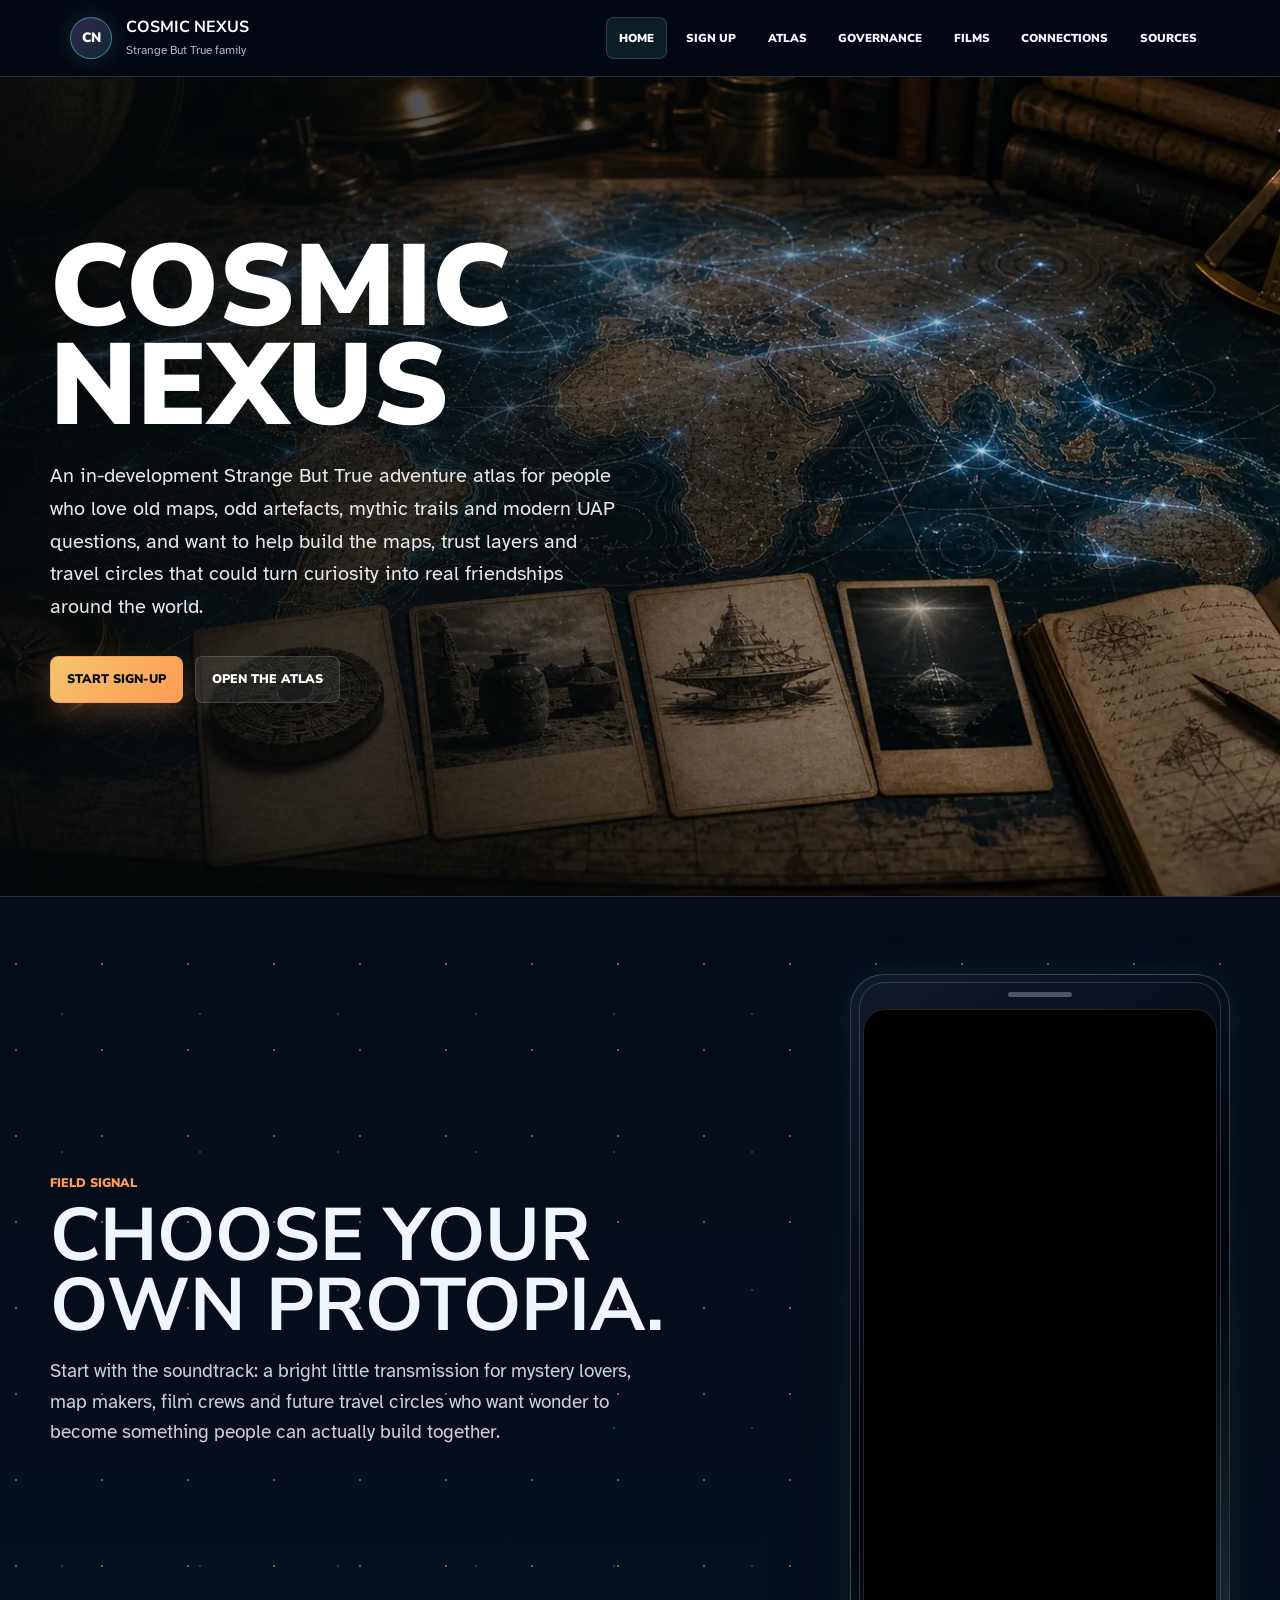
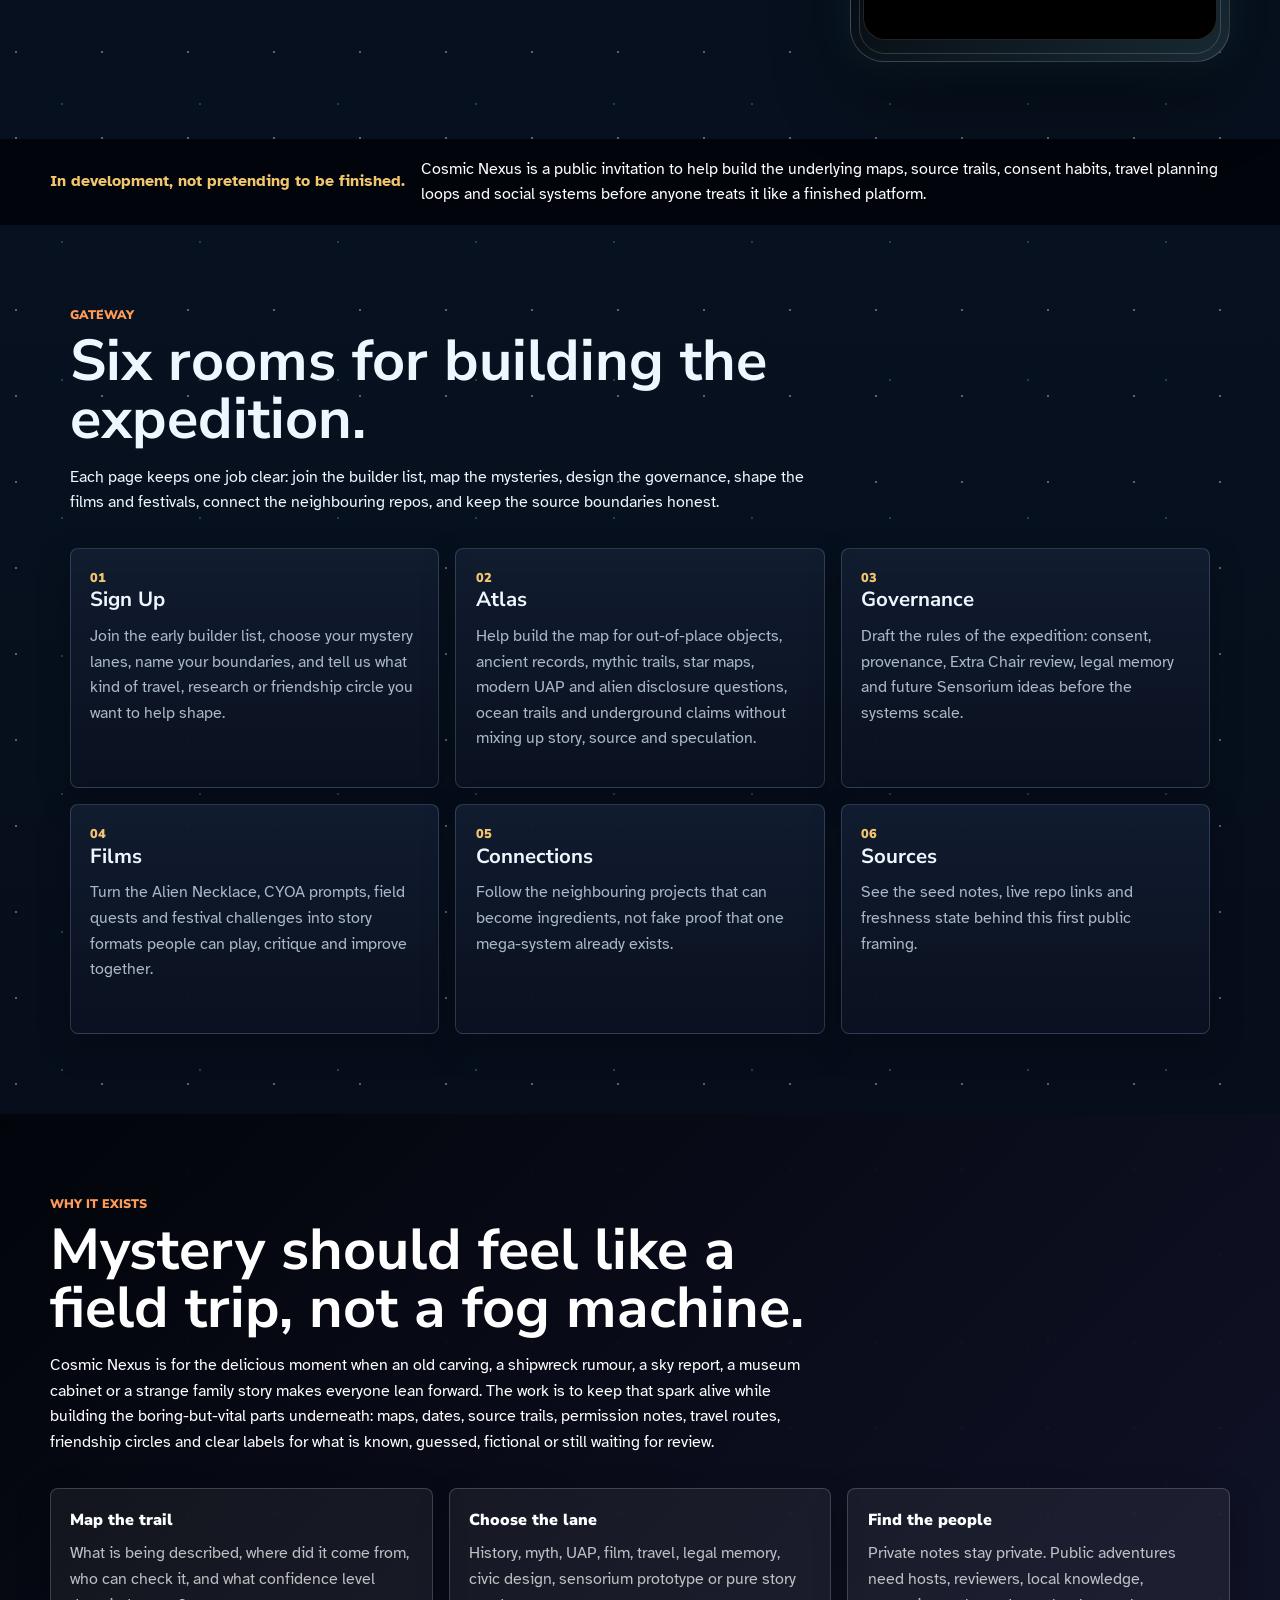
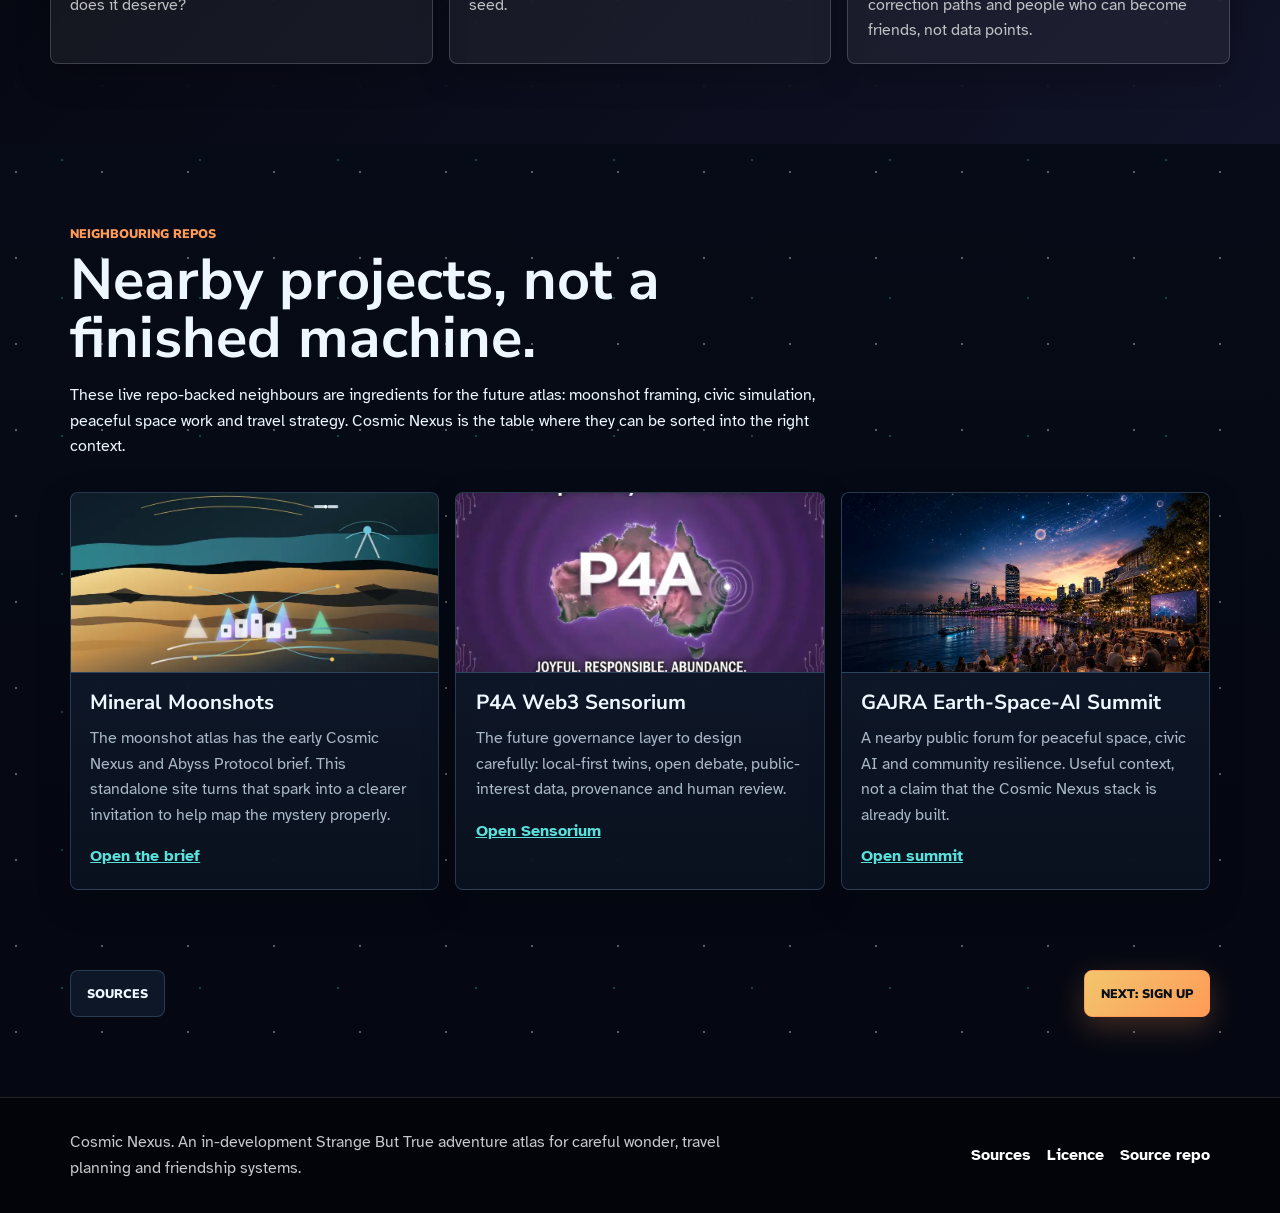
==== index.html @ d0e5fd4a "Add atlas travel song signal" ====
<!doctype html>
<html lang="en-AU">
  <head>
    <meta charset="utf-8">
    <meta name="viewport" content="width=device-width, initial-scale=1">
    <meta name="description" content="Cosmic Nexus is an in-development Strange But True adventure atlas inviting mystery lovers to help build maps, source trails, travel circles and friendship systems around the world.">
    <meta property="og:title" content="Cosmic Nexus">
    <meta property="og:description" content="An in-development mystery and travel atlas for people who want wonder, friendship and careful source trails in the same room.">
    <meta property="og:image" content="assets/cosmic-nexus-map-table.webp">
        <title>Cosmic Nexus | Strange But True</title>
    <link rel="preconnect" href="https://fonts.googleapis.com">
    <link rel="preconnect" href="https://fonts.gstatic.com" crossorigin>
    <link href="https://fonts.googleapis.com/css2?family=Atkinson+Hyperlegible:wght@400;700&family=Nunito+Sans:wght@700;800;900&display=swap" rel="stylesheet">
    <link rel="stylesheet" href="styles.css?v=20260612-atlas-signal">
    <link rel="icon" href="assets/favicon.svg" type="image/svg+xml">
  <link rel="shortcut icon" href="assets/favicon.ico" type="image/x-icon">
</head>
  <body data-page="home">
    <a class="skip-link" href="#main">Skip to content</a>
    <header class="site-header" data-site-header></header>

    <main id="main">
      <section class="hero hero-home" id="top" aria-labelledby="hero-title">
        <img class="hero-media" src="assets/cosmic-nexus-map-table.webp" alt="A historical world map table with glowing sensor paths, archival artefact cards, a compass and field notebook">
        <div class="hero-shade" aria-hidden="true"></div>
        <div class="hero-copy">
          <h1 id="hero-title">Cosmic Nexus</h1>
          <p class="hero-lede">
            An in-development Strange But True adventure atlas for people who love old maps, odd artefacts, mythic trails and modern UAP questions, and want to help build the maps, trust layers and travel circles that could turn curiosity into real friendships around the world.
          </p>
          <div class="hero-actions">
            <a class="button primary" href="onboarding.html#signup">Start sign-up</a>
            <a class="button secondary" href="atlas.html">Open the atlas</a>
          </div>
        </div>
      </section>

      <section class="song-feature" id="signal" aria-labelledby="home-song-title">
        <div class="song-feature-copy">
          <span class="section-label">Field signal</span>
          <h2 id="home-song-title">Choose your own protopia.</h2>
          <p>Start with the soundtrack: a bright little transmission for mystery lovers, map makers, film crews and future travel circles who want wonder to become something people can actually build together.</p>
        </div>
        <div class="phone-frame" aria-label="Phone-framed YouTube player for Choose Your Own Protopia">
          <div class="phone-speaker" aria-hidden="true"></div>
          <iframe class="phone-player" src="https://www.youtube-nocookie.com/embed/HAoAIwsbm5o?rel=0&amp;modestbranding=1&amp;playsinline=1" title="Choose Your Own Protopia by Luke Hayes 360 VR" loading="lazy" allow="accelerometer; autoplay; clipboard-write; encrypted-media; gyroscope; picture-in-picture; web-share" allowfullscreen></iframe>
        </div>
      </section>

      <section class="intro-band" aria-label="Public boundary">
        <strong>In development, not pretending to be finished.</strong>
        <span>Cosmic Nexus is a public invitation to help build the underlying maps, source trails, consent habits, travel planning loops and social systems before anyone treats it like a finished platform.</span>
      </section>

      <section class="section" aria-labelledby="gateway-title">
        <div class="section-heading">
          <span class="section-label">Gateway</span>
          <h2 id="gateway-title">Six rooms for building the expedition.</h2>
          <p>Each page keeps one job clear: join the builder list, map the mysteries, design the governance, shape the films and festivals, connect the neighbouring repos, and keep the source boundaries honest.</p>
        </div>
        <div class="door-grid">
          <a class="door-card" href="onboarding.html">
            <span>01</span>
            <h3>Sign Up</h3>
            <p>Join the early builder list, choose your mystery lanes, name your boundaries, and tell us what kind of travel, research or friendship circle you want to help shape.</p>
          </a>
          <a class="door-card" href="atlas.html">
            <span>02</span>
            <h3>Atlas</h3>
            <p>Help build the map for out-of-place objects, ancient records, mythic trails, star maps, modern UAP and alien disclosure questions, ocean trails and underground claims without mixing up story, source and speculation.</p>
          </a>
          <a class="door-card" href="governance.html">
            <span>03</span>
            <h3>Governance</h3>
            <p>Draft the rules of the expedition: consent, provenance, Extra Chair review, legal memory and future Sensorium ideas before the systems scale.</p>
          </a>
          <a class="door-card" href="films.html">
            <span>04</span>
            <h3>Films</h3>
            <p>Turn the Alien Necklace, CYOA prompts, field quests and festival challenges into story formats people can play, critique and improve together.</p>
          </a>
          <a class="door-card" href="connections.html">
            <span>05</span>
            <h3>Connections</h3>
            <p>Follow the neighbouring projects that can become ingredients, not fake proof that one mega-system already exists.</p>
          </a>
          <a class="door-card" href="sources.html">
            <span>06</span>
            <h3>Sources</h3>
            <p>See the seed notes, live repo links and freshness state behind this first public framing.</p>
          </a>
        </div>
      </section>

      <section class="section wide-band" aria-labelledby="why-title">
        <div class="wide-copy">
          <span class="section-label">Why it exists</span>
          <h2 id="why-title">Mystery should feel like a field trip, not a fog machine.</h2>
          <p>
            Cosmic Nexus is for the delicious moment when an old carving, a shipwreck rumour, a sky report, a museum cabinet or a strange family story makes everyone lean forward. The work is to keep that spark alive while building the boring-but-vital parts underneath: maps, dates, source trails, permission notes, travel routes, friendship circles and clear labels for what is known, guessed, fictional or still waiting for review.
          </p>
        </div>
        <div class="method-grid">
          <article>
            <strong>Map the trail</strong>
            <span>What is being described, where did it come from, who can check it, and what confidence level does it deserve?</span>
          </article>
          <article>
            <strong>Choose the lane</strong>
            <span>History, myth, UAP, film, travel, legal memory, civic design, sensorium prototype or pure story seed.</span>
          </article>
          <article>
            <strong>Find the people</strong>
            <span>Private notes stay private. Public adventures need hosts, reviewers, local knowledge, correction paths and people who can become friends, not data points.</span>
          </article>
        </div>
      </section>

      <section class="section" aria-labelledby="featured-title">
        <div class="section-heading">
          <span class="section-label">Neighbouring repos</span>
          <h2 id="featured-title">Nearby projects, not a finished machine.</h2>
          <p>These live repo-backed neighbours are ingredients for the future atlas: moonshot framing, civic simulation, peaceful space work and travel strategy. Cosmic Nexus is the table where they can be sorted into the right context.</p>
        </div>
        <div class="feature-grid compact">
          <article class="feature-card">
            <img src="assets/mineral-city-map.webp" alt="Mineral Moonshots map line artwork">
            <h3>Mineral Moonshots</h3>
            <p>The moonshot atlas has the early Cosmic Nexus and Abyss Protocol brief. This standalone site turns that spark into a clearer invitation to help map the mystery properly.</p>
            <a href="https://auraofintelligence.github.io/mineral-moonshots/briefs/cosmic-nexus.html" target="_blank" rel="noopener noreferrer">Open the brief</a>
          </article>
          <article class="feature-card">
            <img src="assets/p4a-map-card.webp" alt="P4A civic map card artwork">
            <h3>P4A Web3 Sensorium</h3>
            <p>The future governance layer to design carefully: local-first twins, open debate, public-interest data, provenance and human review.</p>
            <a href="https://auraofintelligence.github.io/p4a_xyz/pages/web3-sensorium.html" target="_blank" rel="noopener noreferrer">Open Sensorium</a>
          </article>
          <article class="feature-card">
            <img src="assets/brisbane-civic-space-hero.webp" alt="Brisbane civic space summit concept scene">
            <h3>GAJRA Earth-Space-AI Summit</h3>
            <p>A nearby public forum for peaceful space, civic AI and community resilience. Useful context, not a claim that the Cosmic Nexus stack is already built.</p>
            <a href="https://auraofintelligence.github.io/GAJRA_Earth-Space-AI_Summit/" target="_blank" rel="noopener noreferrer">Open summit</a>
          </article>
        </div>
      </section>

      <nav class="next-trail" aria-label="Next page">
        <a class="button secondary" href="sources.html">Sources</a>
        <a class="button primary" href="onboarding.html">Next: Sign Up</a>
      </nav>
    </main>

    <footer class="site-footer" data-site-footer></footer>
    <button class="to-top" type="button" data-to-top aria-label="Back to top">Top</button>
    <script src="script.js?v=20260612-atlas-signal"></script>
  </body>
</html>
---- styles.css ----
:root {
  --ink: #eef7ff;
  --ink-2: #d4e4f3;
  --paper: #050711;
  --white: #0d1728;
  --mist: #172438;
  --line: rgba(160, 210, 245, .2);
  --muted: #a9b8c8;
  --copper: #ff9a57;
  --teal: #5be1db;
  --gold: #f2c66d;
  --violet: #b277ff;
  --deep: #02040a;
  --star: #ffffff;
  --shadow: 0 24px 70px rgba(0, 0, 0, .42);
  --radius: 8px;
  color-scheme: dark;
}

* {
  box-sizing: border-box;
}

html {
  scroll-behavior: smooth;
}

body {
  margin: 0;
  font-family: "Atkinson Hyperlegible", Arial, sans-serif;
  color: var(--ink);
  background:
    radial-gradient(circle at 16px 18px, rgba(255, 255, 255, .34) 0 1px, transparent 1.5px) 0 0 / 86px 86px,
    radial-gradient(circle at 62px 48px, rgba(91, 225, 219, .24) 0 1px, transparent 1.6px) 0 0 / 138px 138px,
    linear-gradient(180deg, #040711 0%, #07111f 42%, #050711 100%);
  line-height: 1.6;
}

a {
  color: inherit;
}

img {
  display: block;
  max-width: 100%;
}

.skip-link {
  position: absolute;
  top: -100px;
  left: 1rem;
  z-index: 20;
  background: var(--white);
  color: var(--ink);
  padding: .75rem 1rem;
  border: 2px solid var(--teal);
}

.skip-link:focus {
  top: 1rem;
}

.site-header {
  position: sticky;
  top: 0;
  z-index: 10;
  background: rgba(4, 8, 18, .88);
  border-bottom: 1px solid var(--line);
  backdrop-filter: blur(16px);
}

.nav {
  min-height: 76px;
  display: flex;
  align-items: center;
  justify-content: space-between;
  gap: 1rem;
  max-width: 1180px;
  margin: 0 auto;
  padding: 0 1.25rem;
}

.brand {
  display: inline-flex;
  align-items: center;
  gap: .85rem;
  text-decoration: none;
  min-width: 230px;
}

.brand-mark {
  width: 42px;
  height: 42px;
  border: 1px solid rgba(91, 225, 219, .5);
  border-radius: 50%;
  display: grid;
  place-items: center;
  font-family: "Nunito Sans", Arial, sans-serif;
  font-weight: 900;
  font-size: .85rem;
  color: var(--star);
  background: linear-gradient(135deg, rgba(178, 119, 255, .28), rgba(91, 225, 219, .16));
  box-shadow: 0 0 24px rgba(91, 225, 219, .16);
}

.brand-text {
  display: grid;
  gap: .05rem;
}

.brand-text strong,
h1,
h2,
h3,
.section-label,
.nav-links a,
.button {
  font-family: "Nunito Sans", Arial, sans-serif;
}

.brand-text strong {
  text-transform: uppercase;
  font-size: 1rem;
  color: var(--star);
}

.brand-text span {
  color: var(--muted);
  font-size: .78rem;
}

.nav-links {
  display: flex;
  align-items: center;
  gap: .35rem;
  flex-wrap: wrap;
  justify-content: flex-end;
}

.nav-links a {
  text-decoration: none;
  text-transform: uppercase;
  font-size: .72rem;
  font-weight: 900;
  padding: .65rem .75rem;
  border: 1px solid transparent;
  border-radius: var(--radius);
}

.nav-links a:hover,
.nav-links a[aria-current="page"] {
  border-color: var(--line);
  background: rgba(91, 225, 219, .1);
  color: var(--star);
}

.nav-toggle {
  display: none;
  border: 1px solid var(--line);
  background: rgba(255, 255, 255, .08);
  color: var(--ink);
  border-radius: var(--radius);
  padding: .65rem .85rem;
  font-weight: 800;
}

.hero {
  position: relative;
  min-height: min(820px, calc(100vh - 76px));
  display: flex;
  align-items: center;
  overflow: hidden;
  border-bottom: 1px solid var(--line);
}

.hero-media {
  position: absolute;
  inset: 0;
  width: 100%;
  height: 100%;
  object-fit: cover;
}

.hero-shade {
  position: absolute;
  inset: 0;
  background: linear-gradient(90deg, rgba(4, 8, 10, .88) 0%, rgba(4, 8, 10, .66) 36%, rgba(4, 8, 10, .18) 74%, rgba(4, 8, 10, .08) 100%);
}

.hero-copy {
  position: relative;
  width: min(650px, calc(100% - 2rem));
  margin-left: max(1.25rem, calc((100vw - 1180px) / 2));
  color: var(--star);
  padding: 5rem 0 7rem;
}

.hero-copy h1 {
  font-size: clamp(3.8rem, 9vw, 9rem);
  line-height: .86;
  margin: 0 0 1.5rem;
  text-transform: uppercase;
  font-weight: 900;
}

.hero-lede {
  font-size: clamp(1.05rem, 2vw, 1.28rem);
  max-width: 570px;
  margin: 0 0 2rem;
  color: rgba(255, 255, 255, .9);
}

.hero-actions,
.form-actions {
  display: flex;
  flex-wrap: wrap;
  gap: .75rem;
}

.button {
  display: inline-flex;
  align-items: center;
  justify-content: center;
  min-height: 46px;
  padding: .78rem 1rem;
  border-radius: var(--radius);
  border: 1px solid currentColor;
  text-decoration: none;
  font-weight: 900;
  text-transform: uppercase;
  font-size: .78rem;
  cursor: pointer;
}

.button.primary {
  color: #061016;
  background: linear-gradient(135deg, var(--gold), var(--copper));
  border-color: var(--copper);
  box-shadow: 0 10px 30px rgba(255, 154, 87, .24);
}

.button.secondary {
  color: inherit;
  background: rgba(255, 255, 255, .08);
  border-color: var(--line);
}

.intro-band {
  display: flex;
  gap: 1rem;
  align-items: center;
  padding: 1.1rem max(1.25rem, calc((100vw - 1180px) / 2));
  background: rgba(2, 4, 10, .96);
  color: var(--star);
}

.intro-band strong {
  color: var(--gold);
  white-space: nowrap;
}

.song-feature {
  display: grid;
  grid-template-columns: minmax(0, 1fr) minmax(260px, 380px);
  gap: clamp(2rem, 6vw, 5rem);
  align-items: center;
  width: min(1180px, calc(100% - 2.5rem));
  margin: 0 auto;
  padding: clamp(3rem, 6vw, 5.5rem) 0;
}

.song-feature-copy {
  max-width: 660px;
}

.song-feature-copy h2 {
  margin: 0 0 1rem;
  font-size: clamp(2.4rem, 5.8vw, 5.8rem);
  line-height: .94;
  text-transform: uppercase;
}

.song-feature-copy p {
  max-width: 610px;
  color: rgba(238, 247, 255, .84);
  font-size: clamp(1.02rem, 1.5vw, 1.18rem);
}

.signup-song-feature {
  padding-top: clamp(2.4rem, 5vw, 4.4rem);
}

.phone-frame {
  position: relative;
  width: min(100%, 380px);
  margin: 0 auto;
  padding: 1.05rem .72rem 1.3rem;
  border: 1px solid rgba(255, 255, 255, .18);
  border-radius: 34px;
  background:
    linear-gradient(145deg, #111a2d, #02040a 56%, #182a34),
    #050607;
  box-shadow:
    0 34px 74px rgba(0, 0, 0, .38),
    0 0 44px rgba(91, 225, 219, .12);
}

.phone-frame::after {
  content: "";
  position: absolute;
  inset: .48rem;
  pointer-events: none;
  border: 1px solid rgba(255, 255, 255, .16);
  border-radius: 26px;
}

.phone-speaker {
  width: 64px;
  height: 5px;
  margin: 0 auto .8rem;
  border-radius: 999px;
  background: rgba(255, 255, 255, .28);
}

.phone-player {
  position: relative;
  z-index: 1;
  display: block;
  width: 100%;
  aspect-ratio: 9 / 16;
  border: 1px solid rgba(255, 255, 255, .14);
  border-radius: 22px;
  background: #000;
}

.section {
  max-width: 1180px;
  margin: 0 auto;
  padding: 5rem 1.25rem;
}

.section-heading {
  max-width: 760px;
  margin-bottom: 2rem;
}

.section-label {
  display: block;
  color: var(--copper);
  text-transform: uppercase;
  font-weight: 900;
  font-size: .78rem;
  margin-bottom: .5rem;
}

h1,
h2,
h3,
p,
strong,
span,
a {
  overflow-wrap: anywhere;
}

h1 {
  overflow-wrap: normal;
  word-break: normal;
}

h2 {
  font-size: clamp(2rem, 4.5vw, 4.1rem);
  line-height: 1;
  margin: 0 0 1rem;
}

h3 {
  font-size: 1.28rem;
  line-height: 1.15;
  margin: 0 0 .75rem;
}

p {
  margin: 0 0 1rem;
}

.door-grid,
.feature-grid,
.role-grid,
.method-grid,
.connection-grid,
.table-like,
.source-list {
  display: grid;
  gap: 1rem;
}

.door-grid {
  grid-template-columns: repeat(3, minmax(0, 1fr));
}

.door-card,
.feature-card,
.connection-card,
.role-grid article,
.method-grid article,
.table-like article,
.source-list article,
.rule-stack article {
  border: 1px solid var(--line);
  background: linear-gradient(180deg, rgba(18, 29, 49, .94), rgba(10, 17, 31, .96));
  border-radius: var(--radius);
  padding: 1.2rem;
  box-shadow: 0 12px 34px rgba(0, 0, 0, .22);
}

.door-card {
  min-height: 230px;
  text-decoration: none;
  display: flex;
  flex-direction: column;
}

.door-card span,
.table-like span {
  color: var(--gold);
  font-family: "Nunito Sans", Arial, sans-serif;
  font-weight: 900;
  text-transform: uppercase;
  font-size: .8rem;
}

.door-card p,
.feature-card p,
.connection-card p,
.role-grid span,
.method-grid span,
.rule-stack span,
.source-list span {
  color: var(--muted);
}

.door-card:hover,
.connection-card:hover,
.feature-card:hover {
  transform: translateY(-3px);
  box-shadow: var(--shadow);
}

.wide-band {
  max-width: none;
  background:
    linear-gradient(135deg, rgba(2, 4, 10, .96), rgba(18, 20, 42, .88));
  color: var(--star);
  padding-left: max(1.25rem, calc((100vw - 1180px) / 2));
  padding-right: max(1.25rem, calc((100vw - 1180px) / 2));
}

.wide-copy {
  max-width: 760px;
  margin-bottom: 2rem;
}

.wide-band .method-grid article {
  background: rgba(255, 255, 255, .06);
  border-color: rgba(255, 255, 255, .18);
  color: var(--star);
}

.wide-band .method-grid span {
  color: rgba(255, 255, 255, .72);
}

.method-grid {
  grid-template-columns: repeat(3, minmax(0, 1fr));
}

.feature-grid.compact {
  grid-template-columns: repeat(3, minmax(0, 1fr));
}

.feature-card {
  overflow: hidden;
  padding: 0;
}

.feature-card img {
  width: 100%;
  height: 180px;
  object-fit: cover;
  background: var(--mist);
  border-bottom: 1px solid var(--line);
  filter: saturate(1.04) contrast(1.04);
}

.feature-card h3,
.feature-card p,
.feature-card a {
  margin-left: 1.2rem;
  margin-right: 1.2rem;
}

.feature-card h3 {
  margin-top: 1.1rem;
}

.feature-card a,
.connection-card a {
  display: inline-flex;
  color: var(--teal);
  font-weight: 700;
  margin-bottom: 1.2rem;
}

.card-links {
  display: flex;
  flex-wrap: wrap;
  gap: .55rem .85rem;
  align-items: center;
  margin-top: .9rem;
}

.card-links a {
  display: inline-flex;
  align-items: center;
  color: var(--teal);
  font-weight: 800;
  font-size: .88rem;
  text-decoration: none;
  border-bottom: 1px solid rgba(91, 225, 219, .35);
  overflow-wrap: normal;
}

.card-links a:hover {
  color: var(--star);
  border-bottom-color: var(--star);
}

.connection-card .card-links a,
.feature-card .card-links a {
  margin-bottom: 0;
}

.next-trail {
  max-width: 1180px;
  margin: 0 auto;
  padding: 0 1.25rem 5rem;
  display: flex;
  justify-content: space-between;
  gap: 1rem;
}

.next-trail .button.secondary {
  background: var(--white);
  color: var(--ink);
}

.page-hero {
  position: relative;
  overflow: hidden;
  display: grid;
  grid-template-columns: minmax(0, 1fr) minmax(320px, 470px);
  gap: 2rem;
  align-items: center;
  min-height: 410px;
  padding: 4rem max(1.25rem, calc((100vw - 1180px) / 2));
  background:
    linear-gradient(135deg, rgba(2, 4, 10, .98), rgba(11, 20, 35, .92));
  color: var(--star);
  border-bottom: 1px solid var(--line);
}

.page-hero h1 {
  font-size: clamp(3rem, 7vw, 7rem);
  line-height: .9;
  text-transform: uppercase;
  margin: 0 0 1rem;
}

.page-hero p {
  max-width: 700px;
  font-size: 1.16rem;
  color: rgba(255, 255, 255, .82);
}

.page-hero img {
  width: 100%;
  aspect-ratio: 4 / 3;
  object-fit: cover;
  border-radius: var(--radius);
  border: 1px solid rgba(255, 255, 255, .18);
}

.signup-hero {
  min-height: min(660px, calc(100vh - 76px));
  background:
    linear-gradient(90deg, rgba(2, 4, 10, .94) 0%, rgba(2, 4, 10, .76) 44%, rgba(2, 4, 10, .3) 100%),
    url("assets/cosmic-nexus-map-table.webp") center / cover no-repeat;
}

.signup-hero::before {
  content: "";
  position: absolute;
  inset: 0;
  background:
    linear-gradient(120deg, rgba(91, 225, 219, .08), transparent 36%),
    linear-gradient(180deg, rgba(255, 255, 255, .03), rgba(2, 4, 10, .28));
  pointer-events: none;
}

.signup-hero-copy,
.sbt-cosmic-lockup {
  position: relative;
  z-index: 1;
}

.sbt-cosmic-lockup {
  min-height: 320px;
  display: grid;
  place-items: center;
  border-radius: var(--radius);
  overflow: visible;
}

.sbt-cutout {
  width: min(112%, 680px);
  height: auto;
  display: block;
  opacity: .96;
  filter: saturate(1.2) drop-shadow(0 0 24px rgba(178, 119, 255, .34));
  transform: scale(1.05);
}

.role-grid {
  grid-template-columns: repeat(3, minmax(0, 1fr));
}

.role-grid article {
  min-height: 170px;
}

.role-grid strong,
.method-grid strong,
.rule-stack strong,
.source-list strong {
  display: block;
  margin-bottom: .5rem;
  font-family: "Nunito Sans", Arial, sans-serif;
  font-weight: 900;
}

.split-section {
  display: grid;
  grid-template-columns: minmax(0, 1fr) minmax(300px, 430px);
  gap: 2rem;
  align-items: start;
}

.rule-stack {
  display: grid;
  gap: .8rem;
}

.form-section {
  display: grid;
  grid-template-columns: minmax(260px, 430px) minmax(0, 1fr);
  gap: 2rem;
  align-items: start;
}

.note-form,
.signup-form {
  background: linear-gradient(180deg, rgba(16, 27, 46, .98), rgba(10, 16, 29, .98));
  border: 1px solid var(--line);
  border-radius: var(--radius);
  padding: 1.2rem;
  display: grid;
  gap: 1rem;
  box-shadow: var(--shadow);
}

.signup-section {
  display: grid;
  grid-template-columns: minmax(260px, 340px) minmax(0, 1fr);
  gap: 2rem;
  align-items: start;
  scroll-margin-top: 96px;
}

.signup-form fieldset {
  border: 1px solid var(--line);
  border-radius: var(--radius);
  padding: 1rem;
  display: grid;
  gap: 1rem;
  margin: 0;
}

.signup-form legend {
  padding: 0 .35rem;
  font-family: "Nunito Sans", Arial, sans-serif;
  font-weight: 900;
  text-transform: uppercase;
  font-size: .8rem;
  color: var(--gold);
}

.note-form label,
.signup-form label {
  display: grid;
  gap: .35rem;
  color: var(--ink-2);
  font-weight: 700;
}

.form-row {
  display: grid;
  grid-template-columns: repeat(2, minmax(0, 1fr));
  gap: 1rem;
}

.checkbox-grid {
  display: grid;
  grid-template-columns: repeat(2, minmax(0, 1fr));
  gap: .75rem;
}

.checkbox-grid label,
.consent-check {
  display: flex;
  align-items: flex-start;
  gap: .6rem;
  background: rgba(255, 255, 255, .035);
  border: 1px solid var(--line);
  border-radius: var(--radius);
  padding: .75rem;
  font-weight: 700;
}

.checkbox-grid input,
.consent-check input {
  width: auto;
  margin-top: .25rem;
  flex: 0 0 auto;
}

.honeypot {
  position: absolute;
  left: -10000px;
  width: 1px;
  height: 1px;
  opacity: 0;
}

.form-status {
  margin: 0;
  color: var(--teal);
  font-weight: 700;
}

input,
select,
textarea {
  width: 100%;
  border: 1px solid var(--line);
  border-radius: var(--radius);
  padding: .8rem;
  font: inherit;
  color: var(--ink);
  background: rgba(2, 4, 10, .68);
}

input::placeholder,
textarea::placeholder {
  color: rgba(169, 184, 200, .75);
}

textarea {
  resize: vertical;
}

.table-like {
  grid-template-columns: repeat(2, minmax(0, 1fr));
}

.connection-grid {
  grid-template-columns: repeat(4, minmax(0, 1fr));
}

.connection-card {
  padding: 0;
  overflow: hidden;
}

.connection-card img {
  width: 100%;
  height: 145px;
  object-fit: cover;
  background: var(--mist);
  border-bottom: 1px solid var(--line);
}

.connection-card h3,
.connection-card p,
.connection-card div {
  margin-left: 1rem;
  margin-right: 1rem;
}

.connection-card h3 {
  margin-top: 1rem;
}

.connection-card div {
  display: flex;
  flex-wrap: wrap;
  gap: .8rem;
  margin-bottom: 1rem;
}

.source-list {
  grid-template-columns: repeat(2, minmax(0, 1fr));
}

.licence-stack {
  display: grid;
  gap: 1rem;
}

.licence-stack article {
  border: 1px solid var(--line);
  background: linear-gradient(180deg, rgba(18, 29, 49, .94), rgba(10, 17, 31, .96));
  border-radius: var(--radius);
  padding: 1.2rem;
  box-shadow: 0 12px 34px rgba(0, 0, 0, .22);
}

.licence-stack h3 {
  color: var(--gold);
}

.site-footer {
  background: var(--deep);
  color: rgba(255, 255, 255, .78);
  border-top: 1px solid rgba(255, 255, 255, .12);
}

.footer-inner {
  max-width: 1180px;
  margin: 0 auto;
  padding: 2rem 1.25rem;
  display: grid;
  grid-template-columns: minmax(0, 1fr) auto;
  gap: 2rem;
  align-items: center;
}

.footer-inner p {
  max-width: 680px;
  margin: 0;
}

.footer-links {
  display: flex;
  flex-wrap: wrap;
  justify-content: flex-end;
  gap: 1rem;
}

.footer-links a {
  color: var(--star);
  text-decoration: none;
  font-weight: 700;
  white-space: nowrap;
}

.to-top {
  position: fixed;
  right: 1rem;
  bottom: 1rem;
  z-index: 11;
  border: 1px solid rgba(242, 198, 109, .46);
  background: rgba(242, 198, 109, .92);
  color: #061016;
  border-radius: var(--radius);
  padding: .7rem .9rem;
  font-weight: 900;
  opacity: 0;
  pointer-events: none;
  transition: opacity .2s ease;
  box-shadow: var(--shadow);
}

.to-top.visible {
  opacity: 1;
  pointer-events: auto;
}

@media (max-width: 900px) {
  .nav {
    align-items: flex-start;
    padding-top: .9rem;
    padding-bottom: .9rem;
  }

  .nav-toggle {
    display: inline-flex;
  }

  .nav-links {
    position: absolute;
    top: 76px;
    left: 0;
    right: 0;
    background: rgba(4, 8, 18, .98);
    border-bottom: 1px solid var(--line);
    padding: 1rem;
    display: none;
    justify-content: flex-start;
  }

  .nav-links.open {
    display: flex;
  }

  .hero {
    min-height: 720px;
  }

  .hero-shade {
    background: linear-gradient(180deg, rgba(4, 8, 10, .86) 0%, rgba(4, 8, 10, .72) 54%, rgba(4, 8, 10, .28) 100%);
  }

  .hero-copy {
    margin: 0 auto;
    padding: 4rem 1rem 6rem;
  }

  .intro-band {
    align-items: flex-start;
    flex-direction: column;
  }

  .song-feature {
    grid-template-columns: 1fr;
    gap: 2rem;
  }

  .song-feature-copy {
    max-width: none;
  }

  .footer-inner {
    align-items: flex-start;
    grid-template-columns: 1fr;
    gap: 1rem;
  }

  .footer-links {
    justify-content: flex-start;
  }

  .door-grid,
  .feature-grid.compact,
  .role-grid,
  .method-grid,
  .connection-grid,
  .source-list,
  .table-like,
  .page-hero,
  .split-section,
  .form-section,
  .signup-section,
  .form-row,
  .checkbox-grid {
    grid-template-columns: 1fr;
  }

  .page-hero {
    min-height: 0;
  }

  .signup-hero {
    min-height: 760px;
    background:
      linear-gradient(180deg, rgba(2, 4, 10, .94) 0%, rgba(2, 4, 10, .76) 58%, rgba(2, 4, 10, .38) 100%),
      url("assets/cosmic-nexus-map-table.webp") center / cover no-repeat;
  }

  .sbt-cosmic-lockup {
    min-height: 260px;
  }
}

@media (max-width: 560px) {
  .brand {
    min-width: 0;
  }

  .brand-text span {
    display: none;
  }

  .section,
  .wide-band {
    padding-top: 3.4rem;
    padding-bottom: 3.4rem;
  }

  .song-feature {
    width: min(100% - 1.5rem, 1180px);
    padding-top: 2.8rem;
    padding-bottom: 2.8rem;
  }

  .song-feature-copy h2 {
    font-size: clamp(2.2rem, 12vw, 3.2rem);
  }

  .hero-copy h1,
  .page-hero h1 {
    font-size: clamp(2.55rem, 13vw, 3.4rem);
    line-height: .94;
  }

  .next-trail {
    flex-direction: column;
  }
}
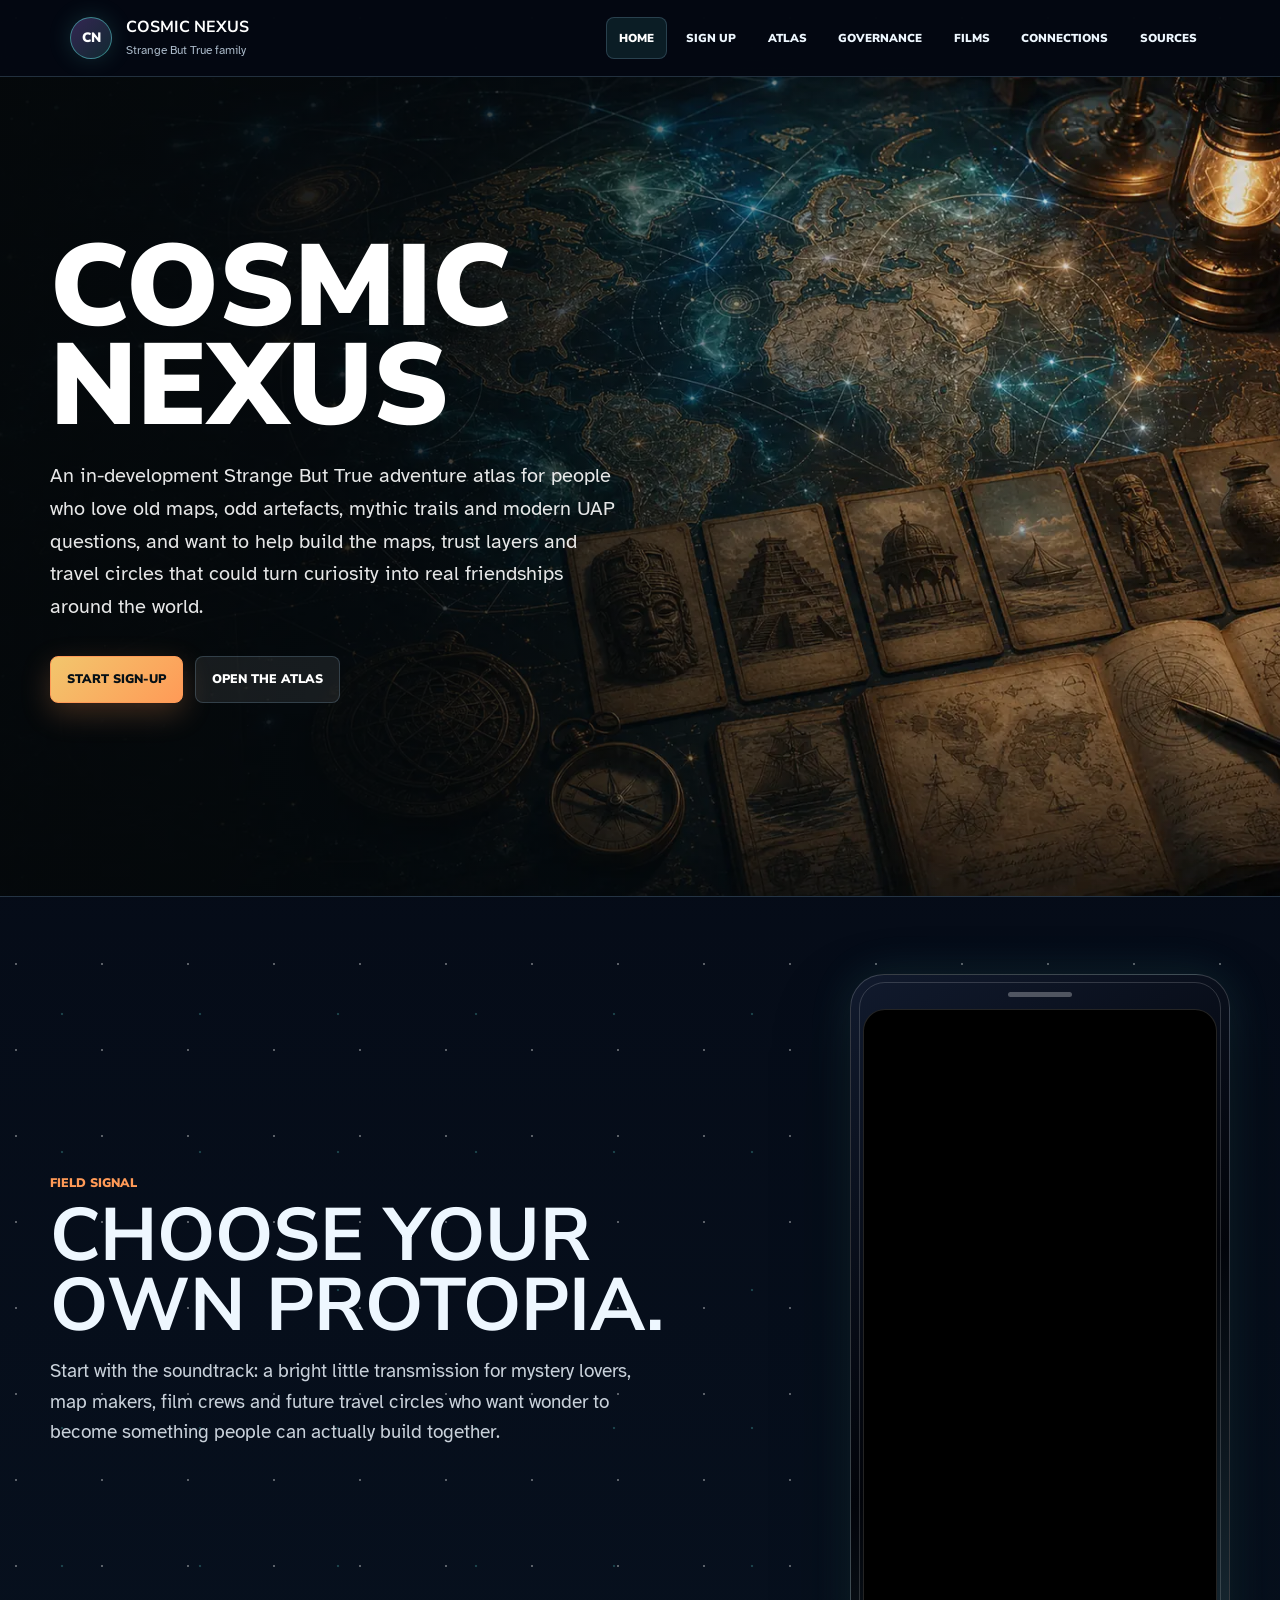
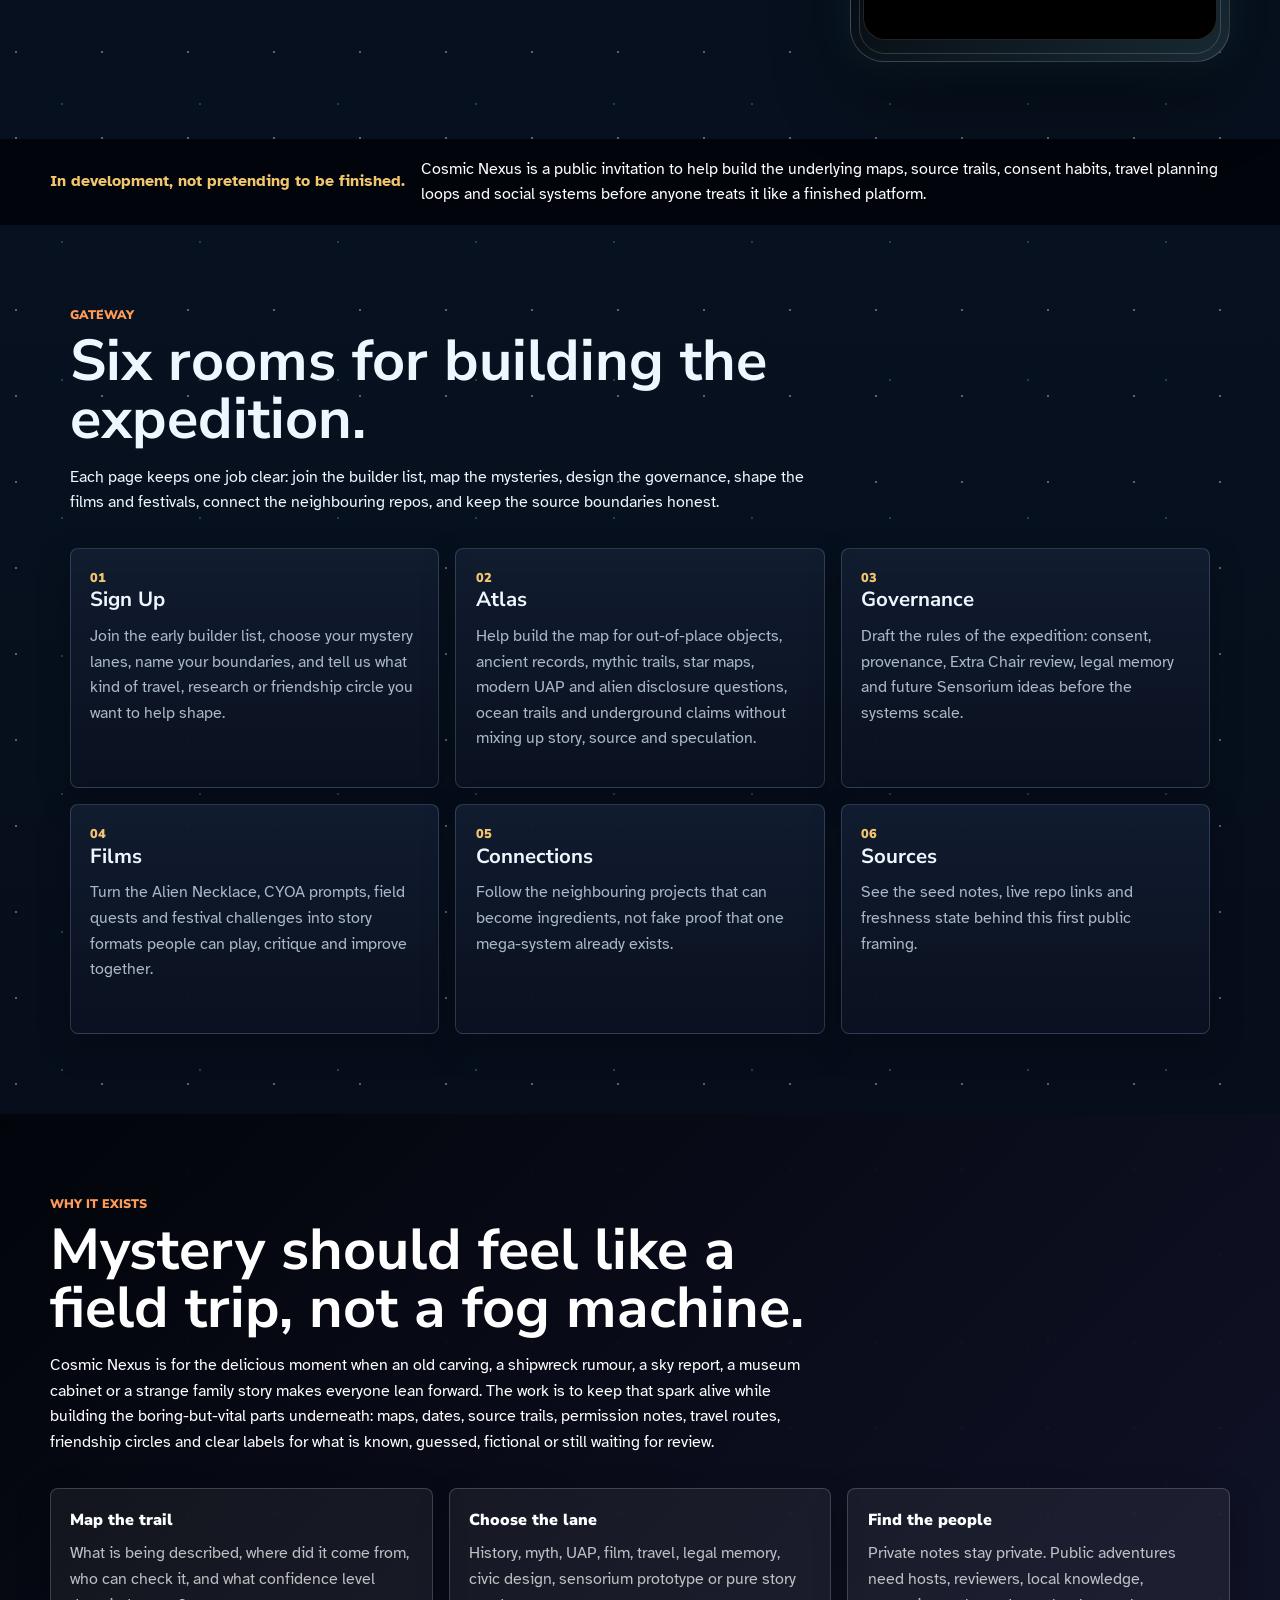
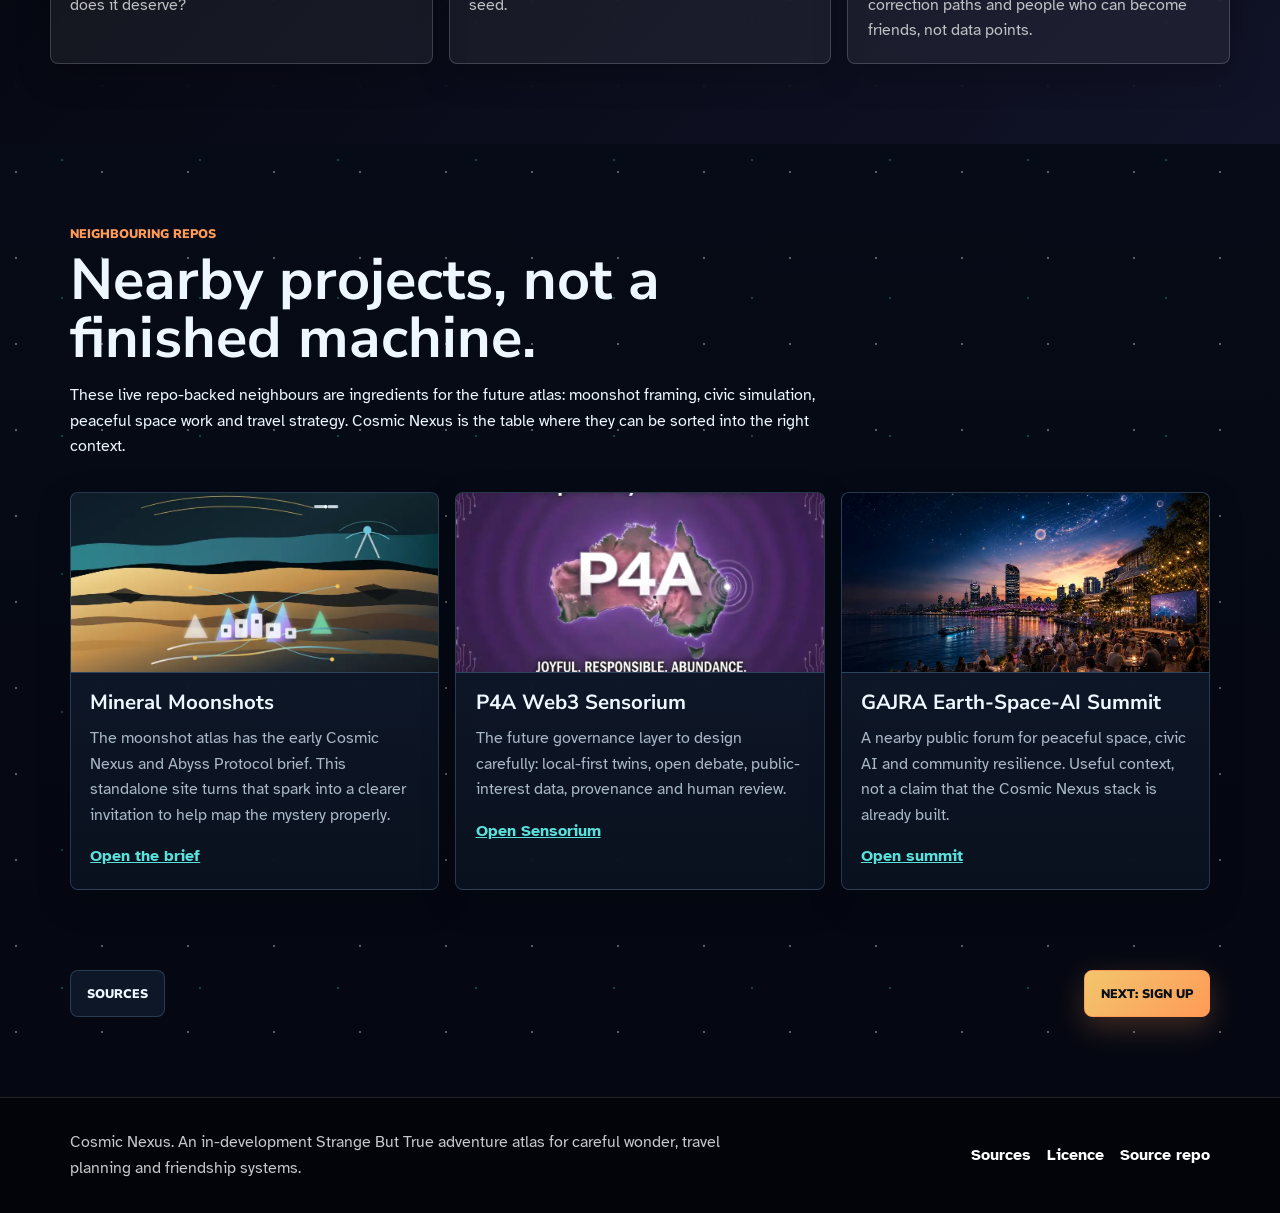
==== commit 6c8dbeb1: "Upgrade Cosmic Nexus page heroes" ====
--- a/index.html
+++ b/index.html
@@ -6,12 +6,12 @@
     <meta name="description" content="Cosmic Nexus is an in-development Strange But True adventure atlas inviting mystery lovers to help build maps, source trails, travel circles and friendship systems around the world.">
     <meta property="og:title" content="Cosmic Nexus">
     <meta property="og:description" content="An in-development mystery and travel atlas for people who want wonder, friendship and careful source trails in the same room.">
-    <meta property="og:image" content="assets/cosmic-nexus-map-table.webp">
+    <meta property="og:image" content="assets/hero-atlas-global-galactic.webp">
         <title>Cosmic Nexus | Strange But True</title>
     <link rel="preconnect" href="https://fonts.googleapis.com">
     <link rel="preconnect" href="https://fonts.gstatic.com" crossorigin>
     <link href="https://fonts.googleapis.com/css2?family=Atkinson+Hyperlegible:wght@400;700&family=Nunito+Sans:wght@700;800;900&display=swap" rel="stylesheet">
-    <link rel="stylesheet" href="styles.css?v=20260612-atlas-signal">
+    <link rel="stylesheet" href="styles.css?v=20260612-full-heroes">
     <link rel="icon" href="assets/favicon.svg" type="image/svg+xml">
   <link rel="shortcut icon" href="assets/favicon.ico" type="image/x-icon">
 </head>
@@ -21,7 +21,7 @@
 
     <main id="main">
       <section class="hero hero-home" id="top" aria-labelledby="hero-title">
-        <img class="hero-media" src="assets/cosmic-nexus-map-table.webp" alt="A historical world map table with glowing sensor paths, archival artefact cards, a compass and field notebook">
+        <img class="hero-media" src="assets/hero-atlas-global-galactic.webp" alt="A global atlas table with star routes, archival cards, a lantern, a compass and field notebooks">
         <div class="hero-shade" aria-hidden="true"></div>
         <div class="hero-copy">
           <h1 id="hero-title">Cosmic Nexus</h1>
@@ -152,6 +152,6 @@
 
     <footer class="site-footer" data-site-footer></footer>
     <button class="to-top" type="button" data-to-top aria-label="Back to top">Top</button>
-    <script src="script.js?v=20260612-atlas-signal"></script>
+    <script src="script.js?v=20260612-full-heroes"></script>
   </body>
 </html>
--- a/styles.css
+++ b/styles.css
@@ -556,46 +556,63 @@
 }
 
 .page-hero {
+  --hero-image: url("assets/hero-atlas-global-galactic.webp");
   position: relative;
   overflow: hidden;
-  display: grid;
-  grid-template-columns: minmax(0, 1fr) minmax(320px, 470px);
-  gap: 2rem;
+  display: flex;
   align-items: center;
-  min-height: 410px;
-  padding: 4rem max(1.25rem, calc((100vw - 1180px) / 2));
+  min-height: min(720px, calc(100vh - 76px));
+  padding: clamp(5rem, 10vw, 8rem) max(1.25rem, calc((100vw - 1180px) / 2)) clamp(4.5rem, 8vw, 7rem);
   background:
-    linear-gradient(135deg, rgba(2, 4, 10, .98), rgba(11, 20, 35, .92));
+    linear-gradient(90deg, rgba(2, 4, 10, .97) 0%, rgba(2, 4, 10, .86) 39%, rgba(2, 4, 10, .48) 70%, rgba(2, 4, 10, .16) 100%),
+    var(--hero-image) center / cover no-repeat;
   color: var(--star);
   border-bottom: 1px solid var(--line);
 }
 
+.page-hero::before {
+  content: "";
+  position: absolute;
+  inset: 0;
+  background:
+    linear-gradient(180deg, rgba(2, 4, 10, .2) 0%, transparent 44%, rgba(2, 4, 10, .64) 100%),
+    linear-gradient(120deg, rgba(91, 225, 219, .08), transparent 38%);
+  pointer-events: none;
+}
+
+.page-hero > div {
+  position: relative;
+  z-index: 1;
+  max-width: 760px;
+}
+
 .page-hero h1 {
-  font-size: clamp(3rem, 7vw, 7rem);
+  font-size: clamp(3.8rem, 9vw, 8.6rem);
   line-height: .9;
   text-transform: uppercase;
   margin: 0 0 1rem;
+  text-shadow: 0 16px 40px rgba(0, 0, 0, .52);
 }
 
 .page-hero p {
-  max-width: 700px;
-  font-size: 1.16rem;
+  max-width: 760px;
+  font-size: clamp(1.05rem, 1.55vw, 1.38rem);
   color: rgba(255, 255, 255, .82);
+  text-shadow: 0 12px 30px rgba(0, 0, 0, .52);
 }
 
 .page-hero img {
-  width: 100%;
-  aspect-ratio: 4 / 3;
-  object-fit: cover;
-  border-radius: var(--radius);
-  border: 1px solid rgba(255, 255, 255, .18);
+  display: none;
 }
 
 .signup-hero {
-  min-height: min(660px, calc(100vh - 76px));
+  min-height: min(760px, calc(100vh - 76px));
+  display: grid;
+  grid-template-columns: minmax(0, .9fr) minmax(280px, .8fr);
+  gap: clamp(1.5rem, 4vw, 4rem);
   background:
-    linear-gradient(90deg, rgba(2, 4, 10, .94) 0%, rgba(2, 4, 10, .76) 44%, rgba(2, 4, 10, .3) 100%),
-    url("assets/cosmic-nexus-map-table.webp") center / cover no-repeat;
+    linear-gradient(90deg, rgba(2, 4, 10, .96) 0%, rgba(2, 4, 10, .8) 44%, rgba(2, 4, 10, .28) 100%),
+    var(--hero-image, url("assets/hero-atlas-global-galactic.webp")) center / cover no-repeat;
 }
 
 .signup-hero::before {
@@ -977,14 +994,20 @@
   }
 
   .page-hero {
-    min-height: 0;
+    min-height: min(680px, calc(100vh - 76px));
+    padding-top: 4.5rem;
+    padding-bottom: 4rem;
+    background:
+      linear-gradient(180deg, rgba(2, 4, 10, .94) 0%, rgba(2, 4, 10, .76) 55%, rgba(2, 4, 10, .44) 100%),
+      var(--hero-image) center / cover no-repeat;
   }
 
   .signup-hero {
+    grid-template-columns: 1fr;
     min-height: 760px;
     background:
       linear-gradient(180deg, rgba(2, 4, 10, .94) 0%, rgba(2, 4, 10, .76) 58%, rgba(2, 4, 10, .38) 100%),
-      url("assets/cosmic-nexus-map-table.webp") center / cover no-repeat;
+      var(--hero-image, url("assets/hero-atlas-global-galactic.webp")) center / cover no-repeat;
   }
 
   .sbt-cosmic-lockup {
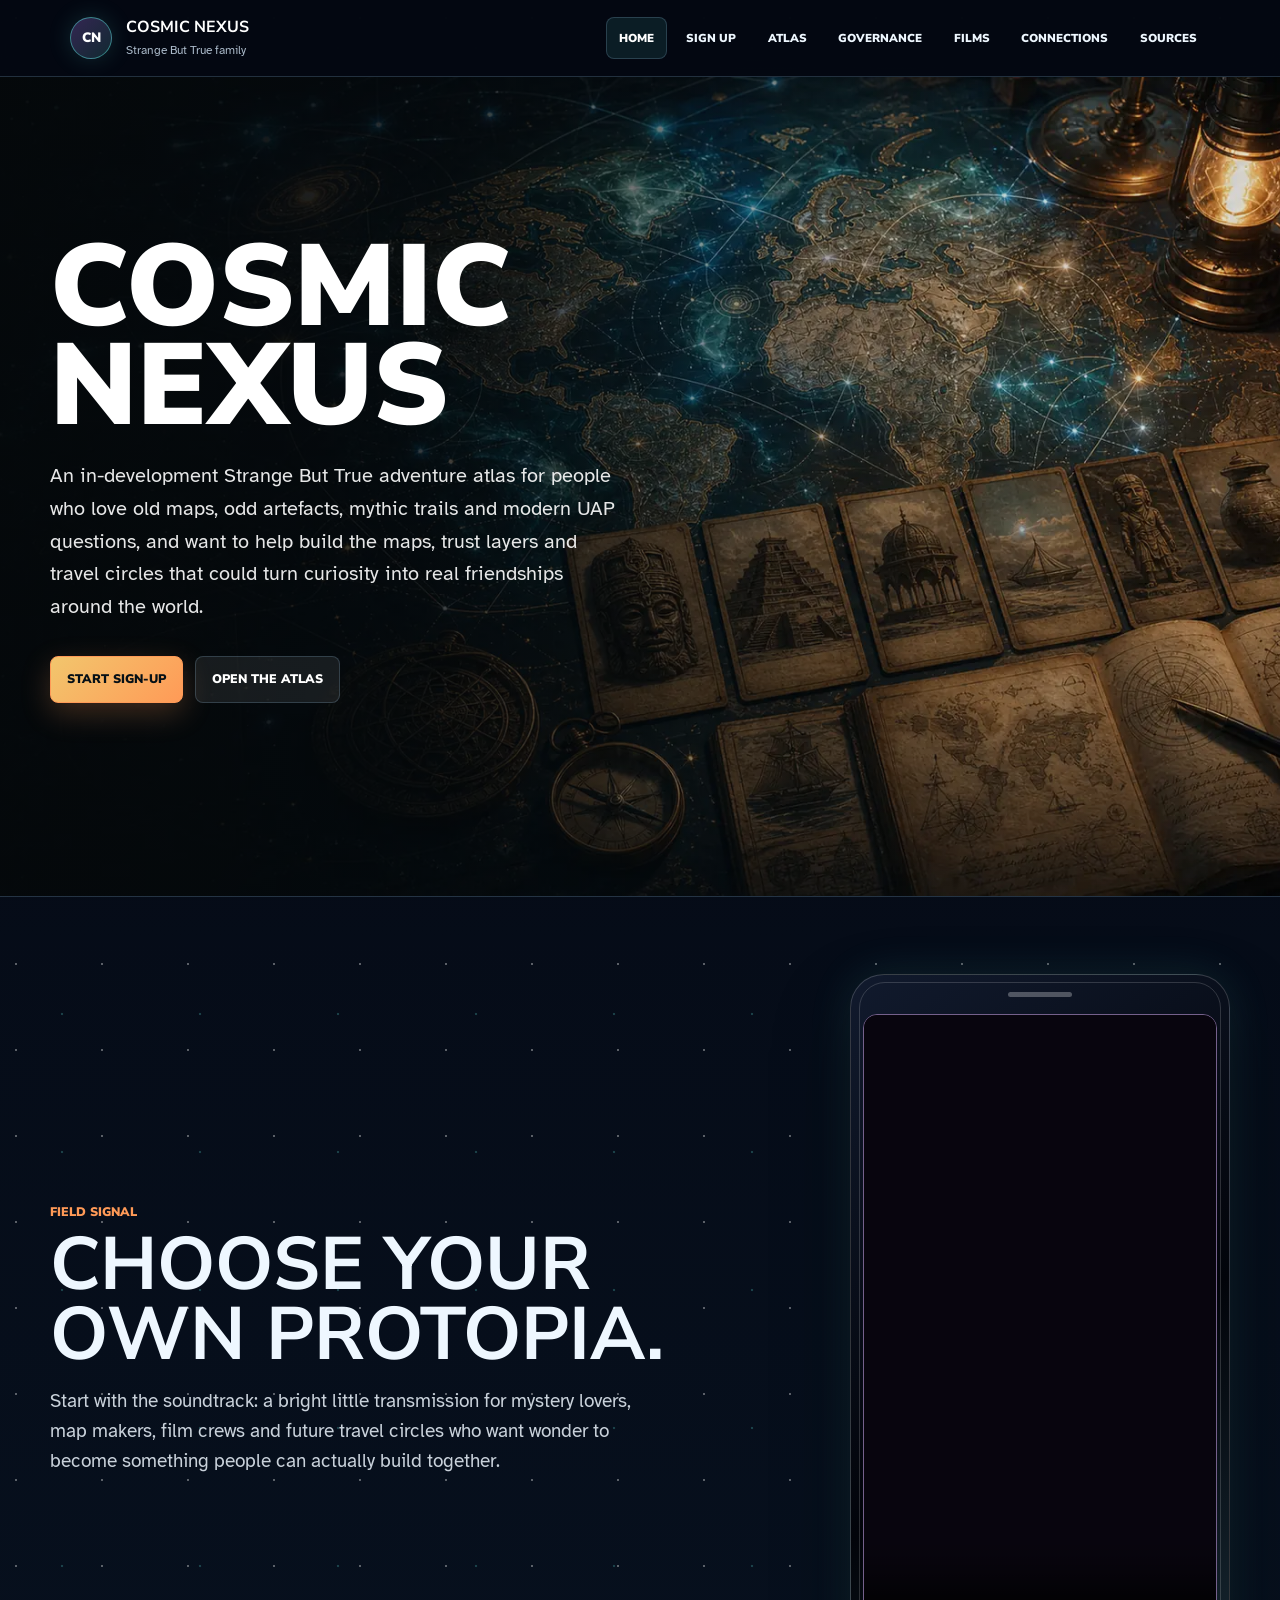
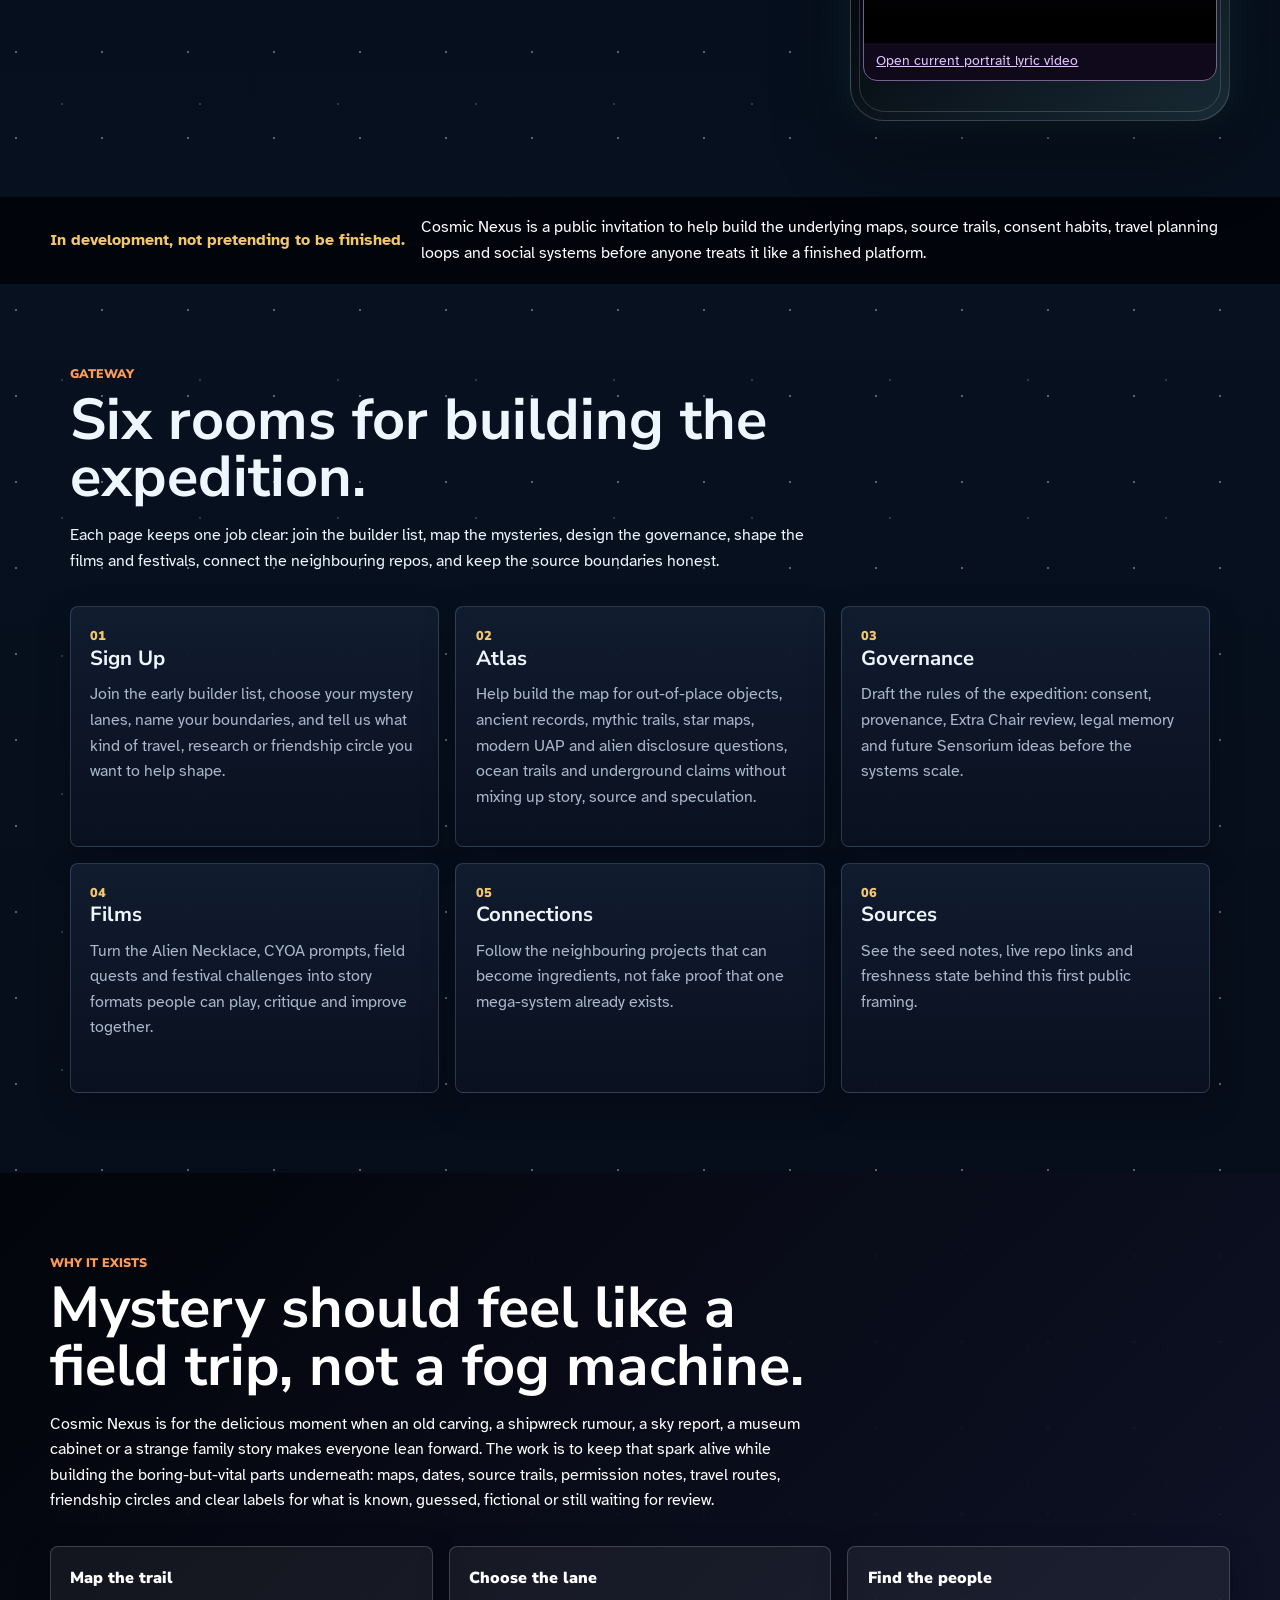
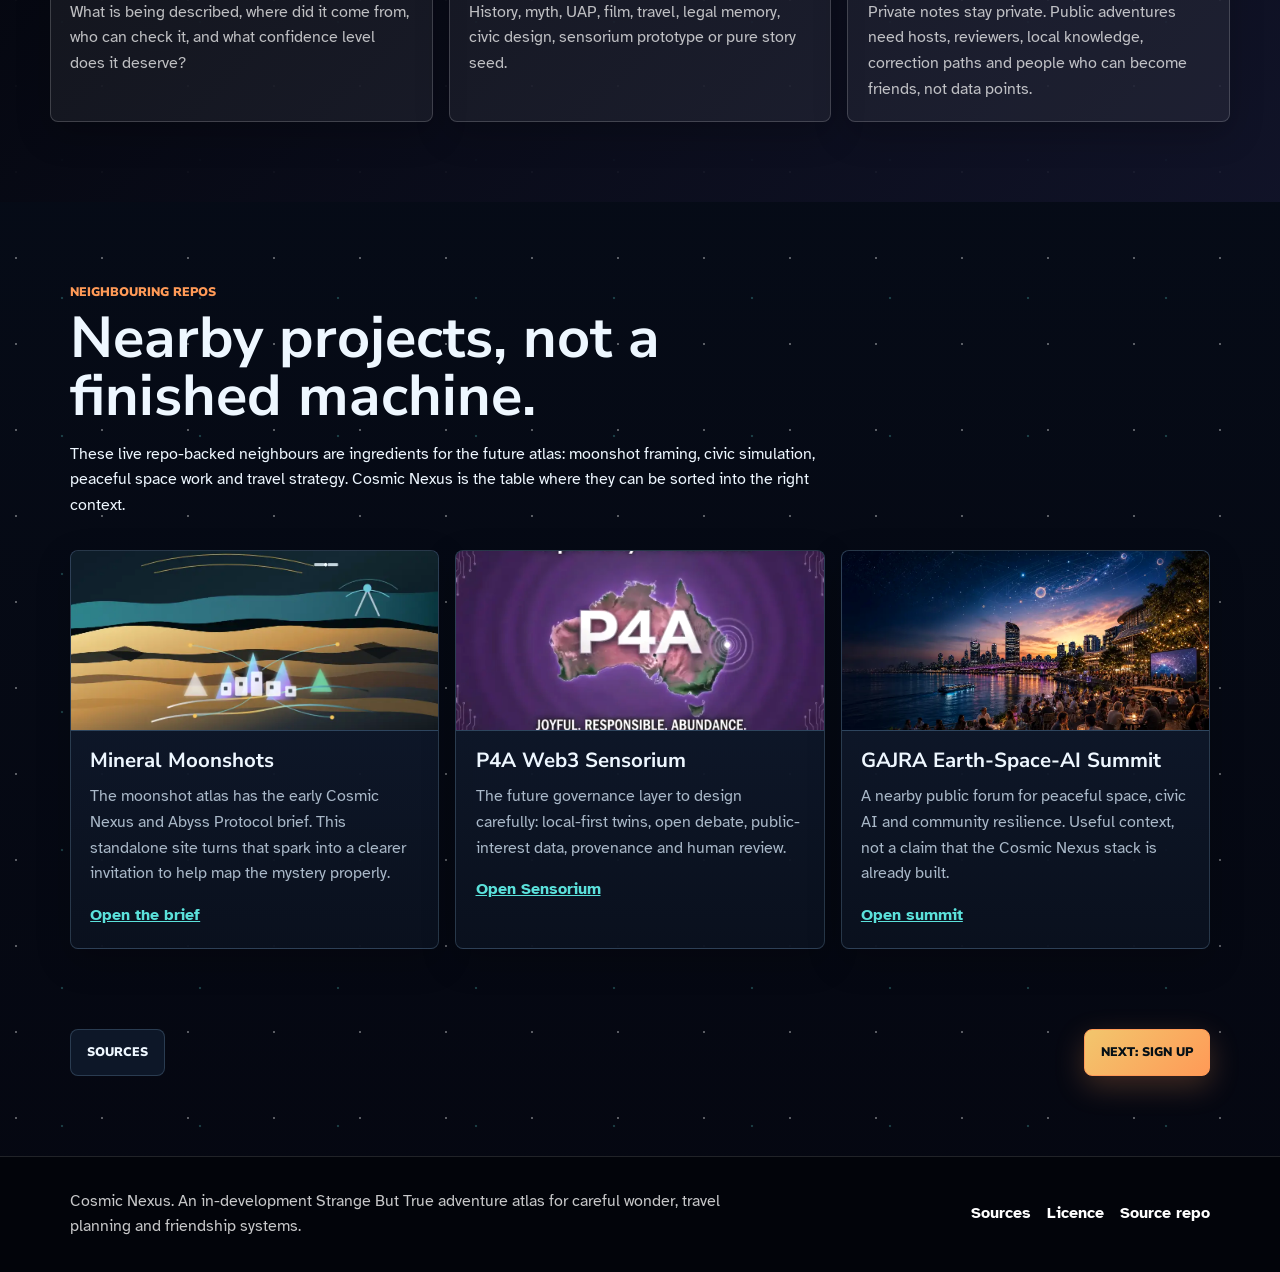
==== commit 7ef01ec0: "Use current portrait lyric videos and reviewed song posters" ====
--- a/index.html
+++ b/index.html
@@ -11,9 +11,16 @@
     <link rel="preconnect" href="https://fonts.googleapis.com">
     <link rel="preconnect" href="https://fonts.gstatic.com" crossorigin>
     <link href="https://fonts.googleapis.com/css2?family=Atkinson+Hyperlegible:wght@400;700&family=Nunito+Sans:wght@700;800;900&display=swap" rel="stylesheet">
-    <link rel="stylesheet" href="styles.css?v=20260612-full-heroes">
-    <link rel="icon" href="assets/favicon.svg" type="image/svg+xml">
-  <link rel="shortcut icon" href="assets/favicon.ico" type="image/x-icon">
+    <link rel="stylesheet" href="styles.css?v=20260614-hero-columns">
+    <link rel="icon" type="image/png" sizes="32x32" href="assets/favicon-raster-32.png">
+    <link rel="icon" type="image/png" sizes="192x192" href="assets/favicon-raster-192.png">
+    <link rel="apple-touch-icon" sizes="180x180" href="assets/apple-touch-icon-raster-180.png">
+<style id="network-portrait-style">
+.network-portrait-shell{width:min(100%,360px);margin:1.1rem auto;background:#10091b;border:1px solid #75618c;border-radius:14px;overflow:hidden}
+.network-portrait-video,video[src*="/assets/protopian-portraits/"],video:has(source[src*="/assets/protopian-portraits/"]){display:block!important;width:100%!important;max-width:360px!important;height:auto!important;min-height:0!important;max-height:none!important;aspect-ratio:9/16!important;object-fit:contain!important;margin-inline:auto!important;background:#08050e;border:0}
+.network-portrait-shell p{margin:.55rem .8rem;font-size:.86rem;line-height:1.45}.network-portrait-shell a{color:#e0c5ff;text-decoration:underline}
+.phone:has(source[src*="/assets/protopian-portraits/"]),:is(.phone-frame,.phone-screen,.song-frame,.phone-video-wrap,.phone-embed,.video-embed,.phone):has(video[src*="/assets/protopian-portraits/"]),:is(.phone-frame,.phone-screen,.song-frame,.phone-video-wrap,.phone-embed,.video-embed,.phone):has(video[src*="/assets/protopian-portraits/"]),:is(.phone-frame,.phone-screen,.song-frame,.phone-video-wrap,.phone-embed,.video-embed):has(.network-portrait-video){height:auto!important;aspect-ratio:auto!important;min-height:0!important;max-width:380px;margin-inline:auto;overflow:hidden}
+</style>
 </head>
   <body data-page="home">
     <a class="skip-link" href="#main">Skip to content</a>
@@ -43,7 +50,9 @@
         </div>
         <div class="phone-frame" aria-label="Phone-framed YouTube player for Choose Your Own Protopia">
           <div class="phone-speaker" aria-hidden="true"></div>
-          <iframe class="phone-player" src="https://www.youtube-nocookie.com/embed/HAoAIwsbm5o?rel=0&amp;modestbranding=1&amp;playsinline=1" title="Choose Your Own Protopia by Luke Hayes 360 VR" loading="lazy" allow="accelerometer; autoplay; clipboard-write; encrypted-media; gyroscope; picture-in-picture; web-share" allowfullscreen></iframe>
+          <section class="network-portrait-shell" data-protopian-key="04" aria-label="Choose Your Own Protopia, current portrait lyric video">
+<video class="network-portrait-video" controls playsinline preload="none" width="720" height="1280" poster="https://auraofintelligence.github.io/infinity-engine/assets/protopian-portraits/choose-your-own-protopia-portrait-cover-v1.jpg" aria-label="Choose Your Own Protopia by i C. infinity"><source src="https://auraofintelligence.github.io/infinity-engine/assets/protopian-portraits/choose-your-own-protopia-portrait-web-v1.mp4" type="video/mp4"><a href="https://auraofintelligence.github.io/infinity-engine/assets/protopian-portraits/choose-your-own-protopia-portrait-web-v1.mp4">Open portrait video</a></video>
+<p><a href="https://auraofintelligence.github.io/infinity-engine/assets/protopian-portraits/choose-your-own-protopia-portrait-web-v1.mp4">Open current portrait lyric video</a></p></section>
         </div>
       </section>
 
@@ -152,6 +161,6 @@
 
     <footer class="site-footer" data-site-footer></footer>
     <button class="to-top" type="button" data-to-top aria-label="Back to top">Top</button>
-    <script src="script.js?v=20260612-full-heroes"></script>
+    <script src="script.js?v=20260614-hero-columns"></script>
   </body>
 </html>
--- a/styles.css
+++ b/styles.css
@@ -564,7 +564,7 @@
   min-height: min(720px, calc(100vh - 76px));
   padding: clamp(5rem, 10vw, 8rem) max(1.25rem, calc((100vw - 1180px) / 2)) clamp(4.5rem, 8vw, 7rem);
   background:
-    linear-gradient(90deg, rgba(2, 4, 10, .97) 0%, rgba(2, 4, 10, .86) 39%, rgba(2, 4, 10, .48) 70%, rgba(2, 4, 10, .16) 100%),
+    linear-gradient(90deg, rgba(4, 8, 10, .88) 0%, rgba(4, 8, 10, .66) 36%, rgba(4, 8, 10, .18) 74%, rgba(4, 8, 10, .08) 100%),
     var(--hero-image) center / cover no-repeat;
   color: var(--star);
   border-bottom: 1px solid var(--line);
@@ -574,31 +574,43 @@
   content: "";
   position: absolute;
   inset: 0;
-  background:
-    linear-gradient(180deg, rgba(2, 4, 10, .2) 0%, transparent 44%, rgba(2, 4, 10, .64) 100%),
-    linear-gradient(120deg, rgba(91, 225, 219, .08), transparent 38%);
+  background: linear-gradient(180deg, rgba(4, 8, 10, .02) 0%, transparent 46%, rgba(4, 8, 10, .28) 100%);
   pointer-events: none;
 }
 
 .page-hero > div {
   position: relative;
   z-index: 1;
-  max-width: 760px;
+  width: min(650px, 100%);
+  max-width: 650px;
 }
 
 .page-hero h1 {
-  font-size: clamp(3.8rem, 9vw, 8.6rem);
-  line-height: .9;
+  max-width: 650px;
+  font-size: clamp(3.35rem, 7vw, 6rem);
+  line-height: .88;
   text-transform: uppercase;
-  margin: 0 0 1rem;
+  margin: 0 0 1.35rem;
   text-shadow: 0 16px 40px rgba(0, 0, 0, .52);
+  text-wrap: balance;
 }
 
 .page-hero p {
-  max-width: 760px;
-  font-size: clamp(1.05rem, 1.55vw, 1.38rem);
-  color: rgba(255, 255, 255, .82);
+  max-width: 570px;
+  font-size: clamp(1.05rem, 1.8vw, 1.28rem);
+  color: rgba(255, 255, 255, .9);
   text-shadow: 0 12px 30px rgba(0, 0, 0, .52);
+}
+
+body[data-page="governance"] .page-hero h1,
+body[data-page="connections"] .page-hero h1,
+body[data-page="onboarding"] .page-hero h1 {
+  font-size: clamp(3rem, 6.15vw, 5.65rem);
+}
+
+body[data-page="films"] .page-hero h1 {
+  max-width: 610px;
+  font-size: clamp(2.9rem, 5.85vw, 5.2rem);
 }
 
 .page-hero img {
@@ -608,10 +620,10 @@
 .signup-hero {
   min-height: min(760px, calc(100vh - 76px));
   display: grid;
-  grid-template-columns: minmax(0, .9fr) minmax(280px, .8fr);
+  grid-template-columns: minmax(0, 650px) minmax(280px, 1fr);
   gap: clamp(1.5rem, 4vw, 4rem);
   background:
-    linear-gradient(90deg, rgba(2, 4, 10, .96) 0%, rgba(2, 4, 10, .8) 44%, rgba(2, 4, 10, .28) 100%),
+    linear-gradient(90deg, rgba(4, 8, 10, .88) 0%, rgba(4, 8, 10, .66) 36%, rgba(4, 8, 10, .18) 74%, rgba(4, 8, 10, .08) 100%),
     var(--hero-image, url("assets/hero-atlas-global-galactic.webp")) center / cover no-repeat;
 }
 
@@ -619,9 +631,7 @@
   content: "";
   position: absolute;
   inset: 0;
-  background:
-    linear-gradient(120deg, rgba(91, 225, 219, .08), transparent 36%),
-    linear-gradient(180deg, rgba(255, 255, 255, .03), rgba(2, 4, 10, .28));
+  background: linear-gradient(180deg, rgba(4, 8, 10, .02) 0%, transparent 46%, rgba(4, 8, 10, .28) 100%);
   pointer-events: none;
 }
 
@@ -998,7 +1008,7 @@
     padding-top: 4.5rem;
     padding-bottom: 4rem;
     background:
-      linear-gradient(180deg, rgba(2, 4, 10, .94) 0%, rgba(2, 4, 10, .76) 55%, rgba(2, 4, 10, .44) 100%),
+      linear-gradient(180deg, rgba(4, 8, 10, .86) 0%, rgba(4, 8, 10, .72) 54%, rgba(4, 8, 10, .28) 100%),
       var(--hero-image) center / cover no-repeat;
   }
 
@@ -1006,7 +1016,7 @@
     grid-template-columns: 1fr;
     min-height: 760px;
     background:
-      linear-gradient(180deg, rgba(2, 4, 10, .94) 0%, rgba(2, 4, 10, .76) 58%, rgba(2, 4, 10, .38) 100%),
+      linear-gradient(180deg, rgba(4, 8, 10, .86) 0%, rgba(4, 8, 10, .72) 54%, rgba(4, 8, 10, .28) 100%),
       var(--hero-image, url("assets/hero-atlas-global-galactic.webp")) center / cover no-repeat;
   }
 
@@ -1046,6 +1056,13 @@
     line-height: .94;
   }
 
+  body[data-page="governance"] .page-hero h1,
+  body[data-page="connections"] .page-hero h1,
+  body[data-page="onboarding"] .page-hero h1,
+  body[data-page="films"] .page-hero h1 {
+    font-size: clamp(2.35rem, 10.6vw, 3rem);
+  }
+
   .next-trail {
     flex-direction: column;
   }
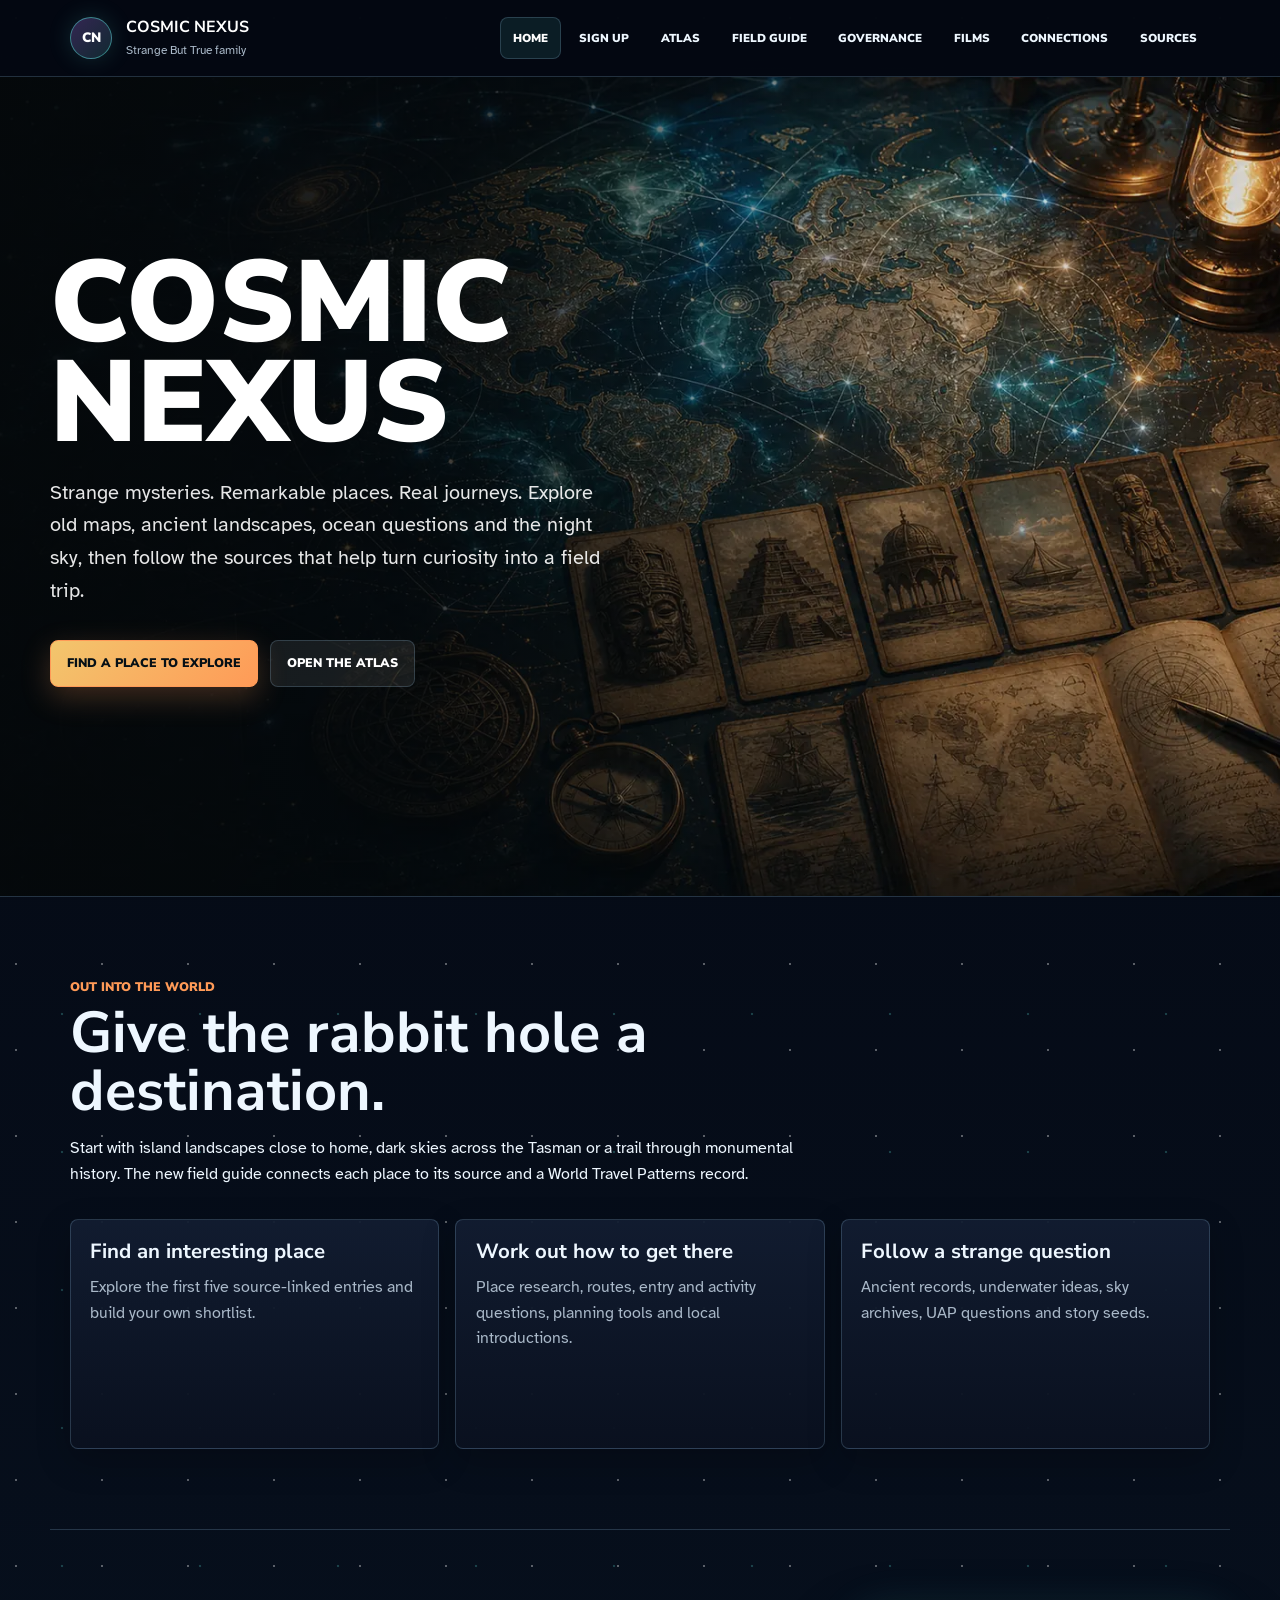
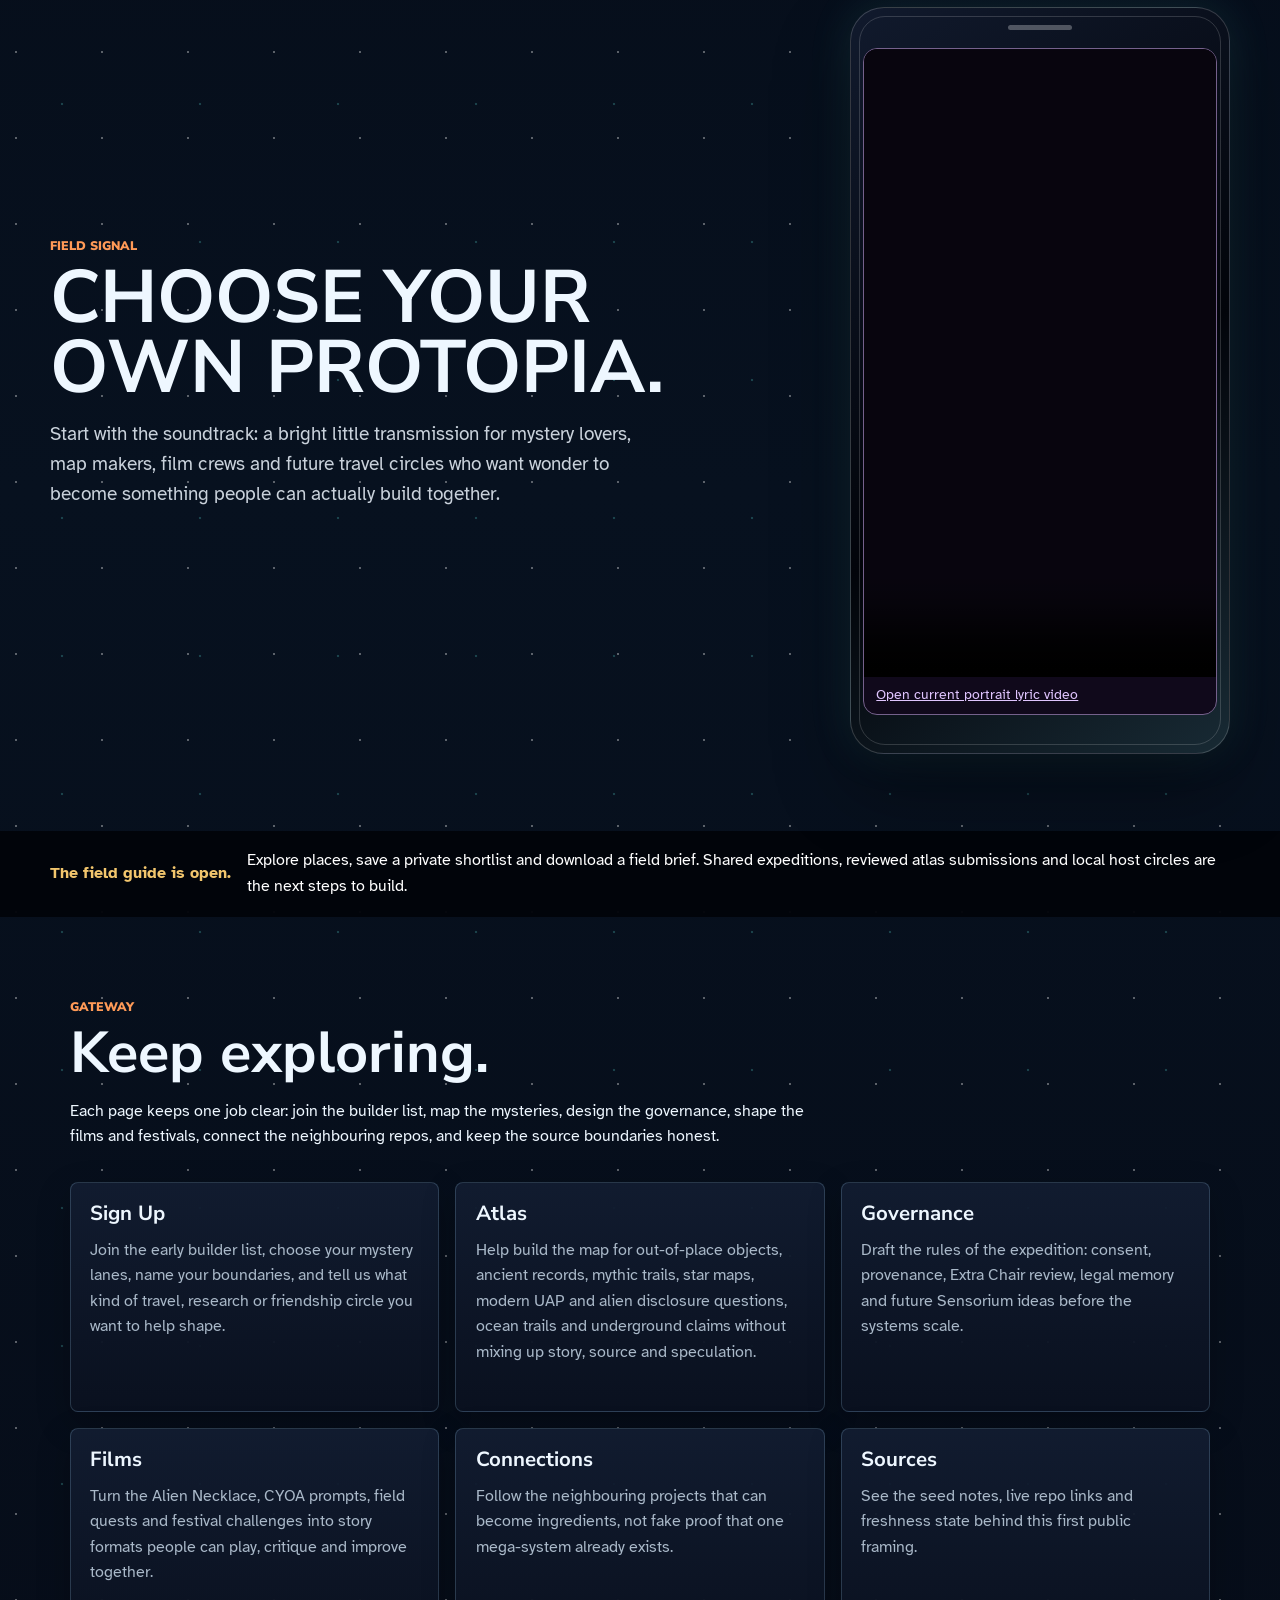
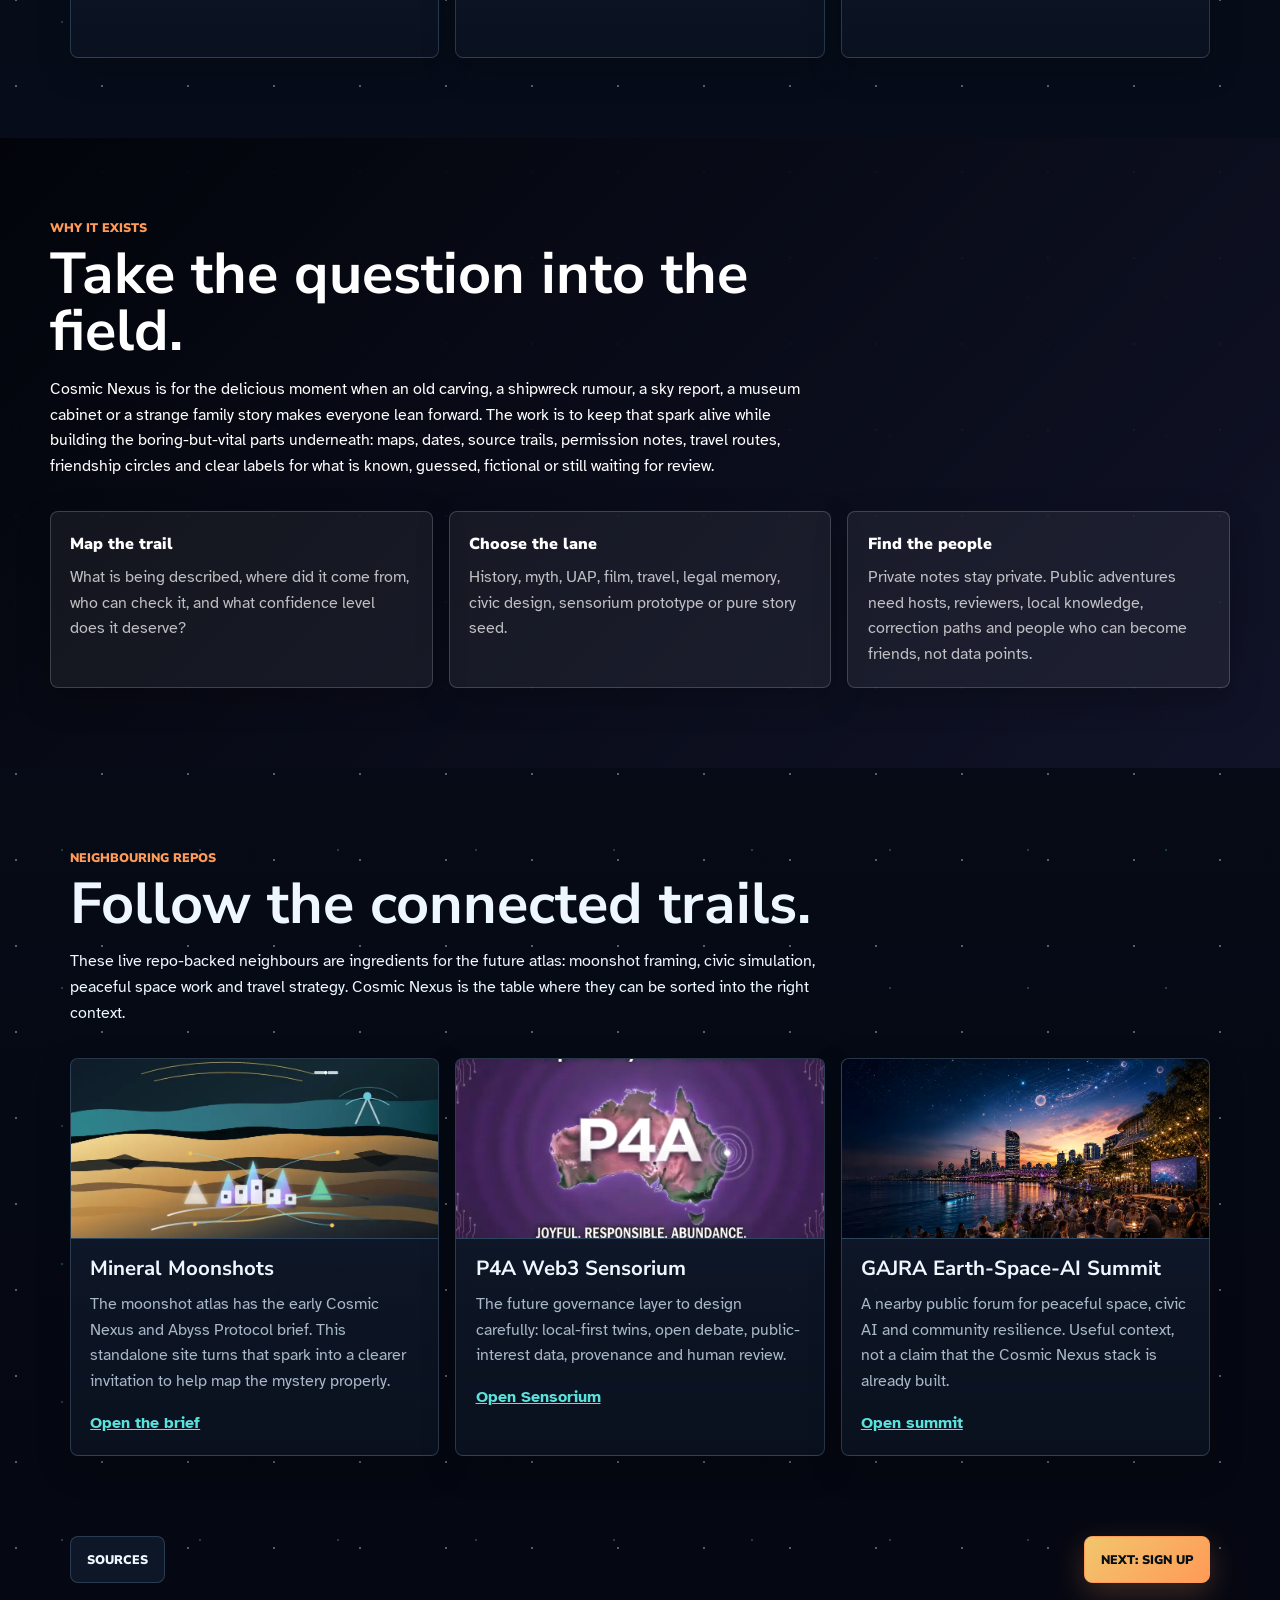
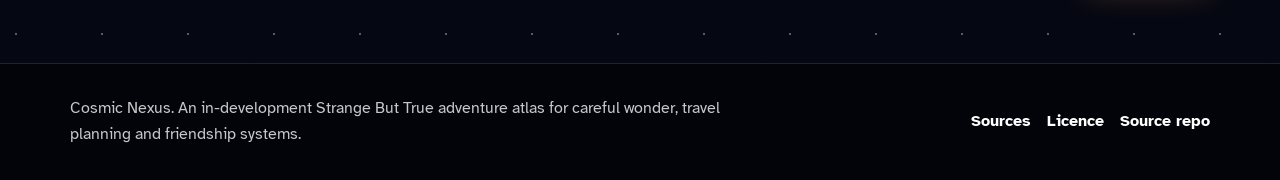
==== commit 18b9bb22: "Refresh Cosmic Nexus with source-linked field guide and travel connections" ====
--- a/index.html
+++ b/index.html
@@ -11,7 +11,7 @@
     <link rel="preconnect" href="https://fonts.googleapis.com">
     <link rel="preconnect" href="https://fonts.gstatic.com" crossorigin>
     <link href="https://fonts.googleapis.com/css2?family=Atkinson+Hyperlegible:wght@400;700&family=Nunito+Sans:wght@700;800;900&display=swap" rel="stylesheet">
-    <link rel="stylesheet" href="styles.css?v=20260614-hero-columns">
+    <link rel="stylesheet" href="styles.css?v=20261111-field-guide">
     <link rel="icon" type="image/png" sizes="32x32" href="assets/favicon-raster-32.png">
     <link rel="icon" type="image/png" sizes="192x192" href="assets/favicon-raster-192.png">
     <link rel="apple-touch-icon" sizes="180x180" href="assets/apple-touch-icon-raster-180.png">
@@ -33,14 +33,54 @@
         <div class="hero-copy">
           <h1 id="hero-title">Cosmic Nexus</h1>
           <p class="hero-lede">
-            An in-development Strange But True adventure atlas for people who love old maps, odd artefacts, mythic trails and modern UAP questions, and want to help build the maps, trust layers and travel circles that could turn curiosity into real friendships around the world.
+            Strange mysteries. Remarkable places. Real journeys. Explore old maps, ancient landscapes, ocean questions and the night sky, then follow the sources that help turn curiosity into a field trip.
           </p>
           <div class="hero-actions">
-            <a class="button primary" href="onboarding.html#signup">Start sign-up</a>
+            <a class="button primary" href="field-guide.html">Find a place to explore</a>
             <a class="button secondary" href="atlas.html">Open the atlas</a>
           </div>
         </div>
       </section>
+
+<section aria-labelledby="field-title" class="section field-introduction">
+ <div class="section-heading">
+  <span class="section-label">
+   Out into the world
+  </span>
+  <h2 id="field-title">
+   Give the rabbit hole a destination.
+  </h2>
+  <p>
+   Start with island landscapes close to home, dark skies across the Tasman or a trail through monumental history. The new field guide connects each place to its source and a World Travel Patterns record.
+  </p>
+ </div>
+ <div class="door-grid">
+  <a class="door-card" href="field-guide.html#places">
+   <h3>
+    Find an interesting place
+   </h3>
+   <p>
+    Explore the first five source-linked entries and build your own shortlist.
+   </p>
+  </a>
+  <a class="door-card" href="connections.html#travel-connections">
+   <h3>
+    Work out how to get there
+   </h3>
+   <p>
+    Place research, routes, entry and activity questions, planning tools and local introductions.
+   </p>
+  </a>
+  <a class="door-card" href="atlas.html">
+   <h3>
+    Follow a strange question
+   </h3>
+   <p>
+    Ancient records, underwater ideas, sky archives, UAP questions and story seeds.
+   </p>
+  </a>
+ </div>
+</section>
 
       <section class="song-feature" id="signal" aria-labelledby="home-song-title">
         <div class="song-feature-copy">
@@ -57,44 +97,38 @@
       </section>
 
       <section class="intro-band" aria-label="Public boundary">
-        <strong>In development, not pretending to be finished.</strong>
-        <span>Cosmic Nexus is a public invitation to help build the underlying maps, source trails, consent habits, travel planning loops and social systems before anyone treats it like a finished platform.</span>
+        <strong>The field guide is open.</strong>
+        <span>Explore places, save a private shortlist and download a field brief. Shared expeditions, reviewed atlas submissions and local host circles are the next steps to build.</span>
       </section>
 
       <section class="section" aria-labelledby="gateway-title">
         <div class="section-heading">
           <span class="section-label">Gateway</span>
-          <h2 id="gateway-title">Six rooms for building the expedition.</h2>
+          <h2 id="gateway-title">Keep exploring.</h2>
           <p>Each page keeps one job clear: join the builder list, map the mysteries, design the governance, shape the films and festivals, connect the neighbouring repos, and keep the source boundaries honest.</p>
         </div>
         <div class="door-grid">
           <a class="door-card" href="onboarding.html">
-            <span>01</span>
             <h3>Sign Up</h3>
             <p>Join the early builder list, choose your mystery lanes, name your boundaries, and tell us what kind of travel, research or friendship circle you want to help shape.</p>
           </a>
           <a class="door-card" href="atlas.html">
-            <span>02</span>
             <h3>Atlas</h3>
             <p>Help build the map for out-of-place objects, ancient records, mythic trails, star maps, modern UAP and alien disclosure questions, ocean trails and underground claims without mixing up story, source and speculation.</p>
           </a>
           <a class="door-card" href="governance.html">
-            <span>03</span>
             <h3>Governance</h3>
             <p>Draft the rules of the expedition: consent, provenance, Extra Chair review, legal memory and future Sensorium ideas before the systems scale.</p>
           </a>
           <a class="door-card" href="films.html">
-            <span>04</span>
             <h3>Films</h3>
             <p>Turn the Alien Necklace, CYOA prompts, field quests and festival challenges into story formats people can play, critique and improve together.</p>
           </a>
           <a class="door-card" href="connections.html">
-            <span>05</span>
             <h3>Connections</h3>
             <p>Follow the neighbouring projects that can become ingredients, not fake proof that one mega-system already exists.</p>
           </a>
           <a class="door-card" href="sources.html">
-            <span>06</span>
             <h3>Sources</h3>
             <p>See the seed notes, live repo links and freshness state behind this first public framing.</p>
           </a>
@@ -104,7 +138,7 @@
       <section class="section wide-band" aria-labelledby="why-title">
         <div class="wide-copy">
           <span class="section-label">Why it exists</span>
-          <h2 id="why-title">Mystery should feel like a field trip, not a fog machine.</h2>
+          <h2 id="why-title">Take the question into the field.</h2>
           <p>
             Cosmic Nexus is for the delicious moment when an old carving, a shipwreck rumour, a sky report, a museum cabinet or a strange family story makes everyone lean forward. The work is to keep that spark alive while building the boring-but-vital parts underneath: maps, dates, source trails, permission notes, travel routes, friendship circles and clear labels for what is known, guessed, fictional or still waiting for review.
           </p>
@@ -128,7 +162,7 @@
       <section class="section" aria-labelledby="featured-title">
         <div class="section-heading">
           <span class="section-label">Neighbouring repos</span>
-          <h2 id="featured-title">Nearby projects, not a finished machine.</h2>
+          <h2 id="featured-title">Follow the connected trails.</h2>
           <p>These live repo-backed neighbours are ingredients for the future atlas: moonshot framing, civic simulation, peaceful space work and travel strategy. Cosmic Nexus is the table where they can be sorted into the right context.</p>
         </div>
         <div class="feature-grid compact">
@@ -161,6 +195,6 @@
 
     <footer class="site-footer" data-site-footer></footer>
     <button class="to-top" type="button" data-to-top aria-label="Back to top">Top</button>
-    <script src="script.js?v=20260614-hero-columns"></script>
+    <script src="script.js?v=20261111-field-guide"></script>
   </body>
 </html>
--- a/styles.css
+++ b/styles.css
@@ -1067,3 +1067,35 @@
     flex-direction: column;
   }
 }
+
+/* Source-linked places and the private field notebook. */
+.field-introduction { border-bottom: 1px solid var(--line); }
+.field-toolbar { display: grid; grid-template-columns: 2fr 1fr; gap: 1rem; margin-bottom: 1.5rem; }
+.field-toolbar label, .field-notes { display: grid; gap: .5rem; font-weight: 700; }
+.field-toolbar input, .field-toolbar select, .field-notes textarea {
+  width: 100%; min-width: 0; padding: .85rem; border: 1px solid var(--line);
+  border-radius: var(--radius); color: var(--ink); background: var(--white); font: inherit;
+}
+.field-grid { display: grid; grid-template-columns: repeat(2, minmax(0, 1fr)); gap: 1.25rem; }
+.field-card { border: 1px solid var(--line); border-top: 3px solid var(--teal); border-radius: var(--radius); padding: 1.6rem; background: linear-gradient(145deg, #14273b, #0a111f); }
+.field-card h3 { font-size: 1.8rem; }
+.field-question { color: var(--gold); font-size: 1.1rem; }
+.field-card details { margin: 1.1rem 0; }
+.field-card summary { cursor: pointer; color: var(--teal); }
+.field-card details p { margin-top: .7rem; }
+.field-date { color: var(--muted); font-size: .85rem; margin: 1rem 0; }
+.field-card button[aria-pressed="true"] { border-color: var(--teal); color: var(--teal); }
+.field-notes { margin: 1.5rem 0; }
+.field-notes textarea { resize: vertical; }
+[data-notebook-status] { margin-top: 1rem; color: var(--teal); }
+[hidden] { display: none !important; }
+:focus-visible { outline: 3px solid var(--gold); outline-offset: 4px; }
+@media (max-width: 700px) {
+  .field-grid, .field-toolbar { grid-template-columns: 1fr; }
+}
+@media (prefers-reduced-motion: reduce) {
+  html { scroll-behavior: auto; }
+  *, *::before, *::after { transition: none !important; }
+}
+
+section[id] { scroll-margin-top: 100px; }
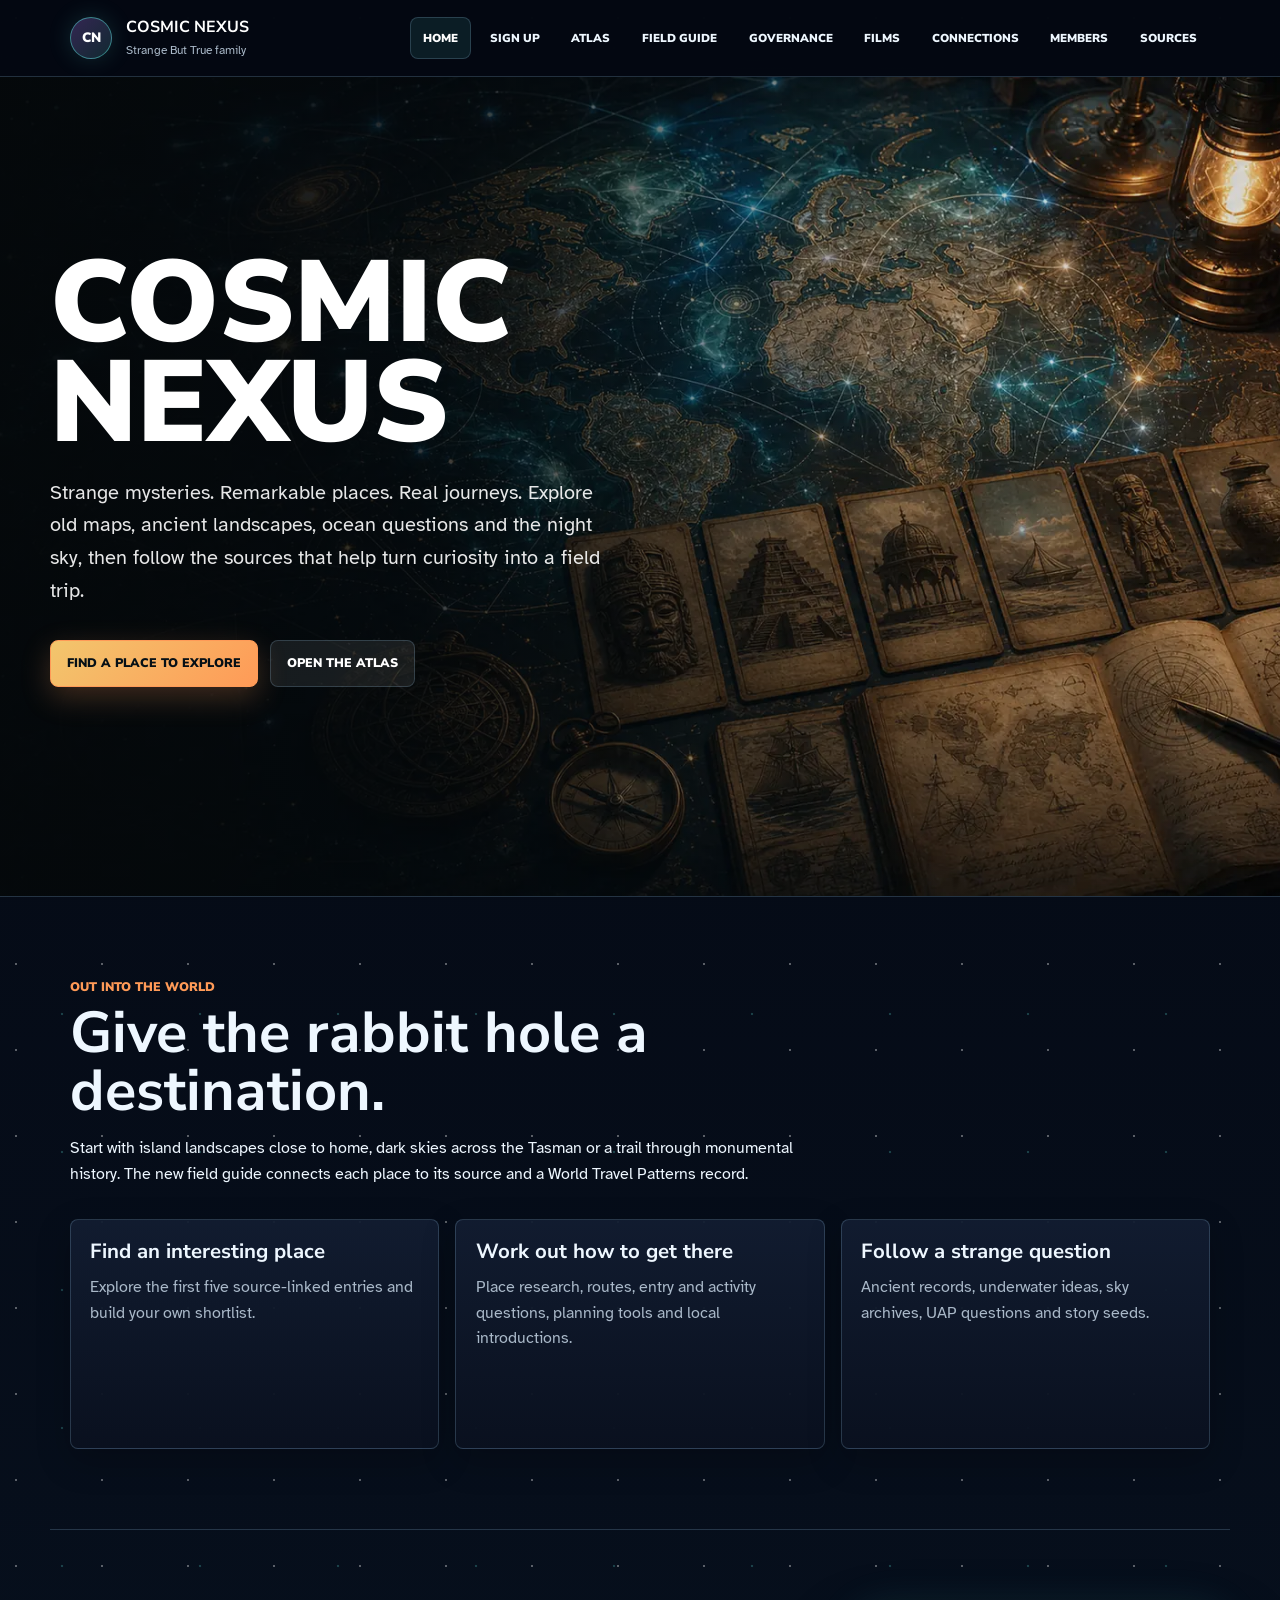
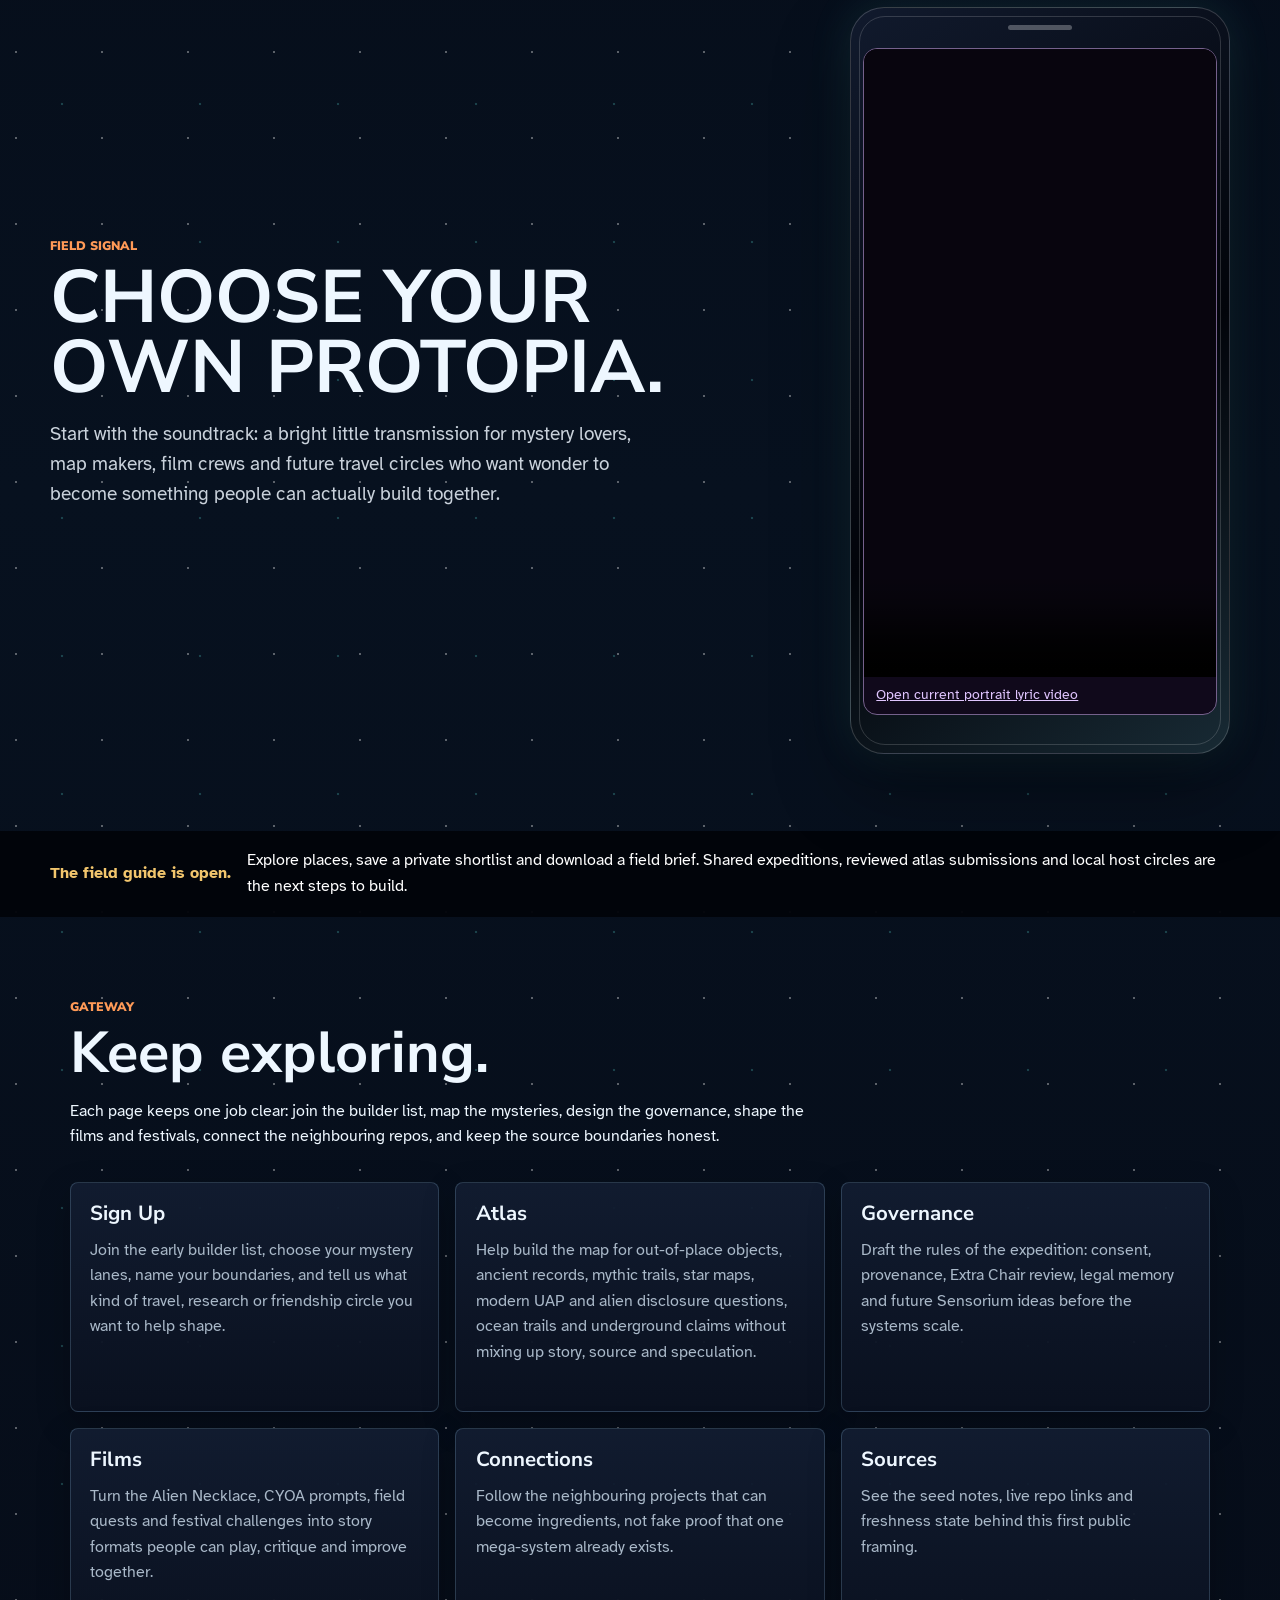
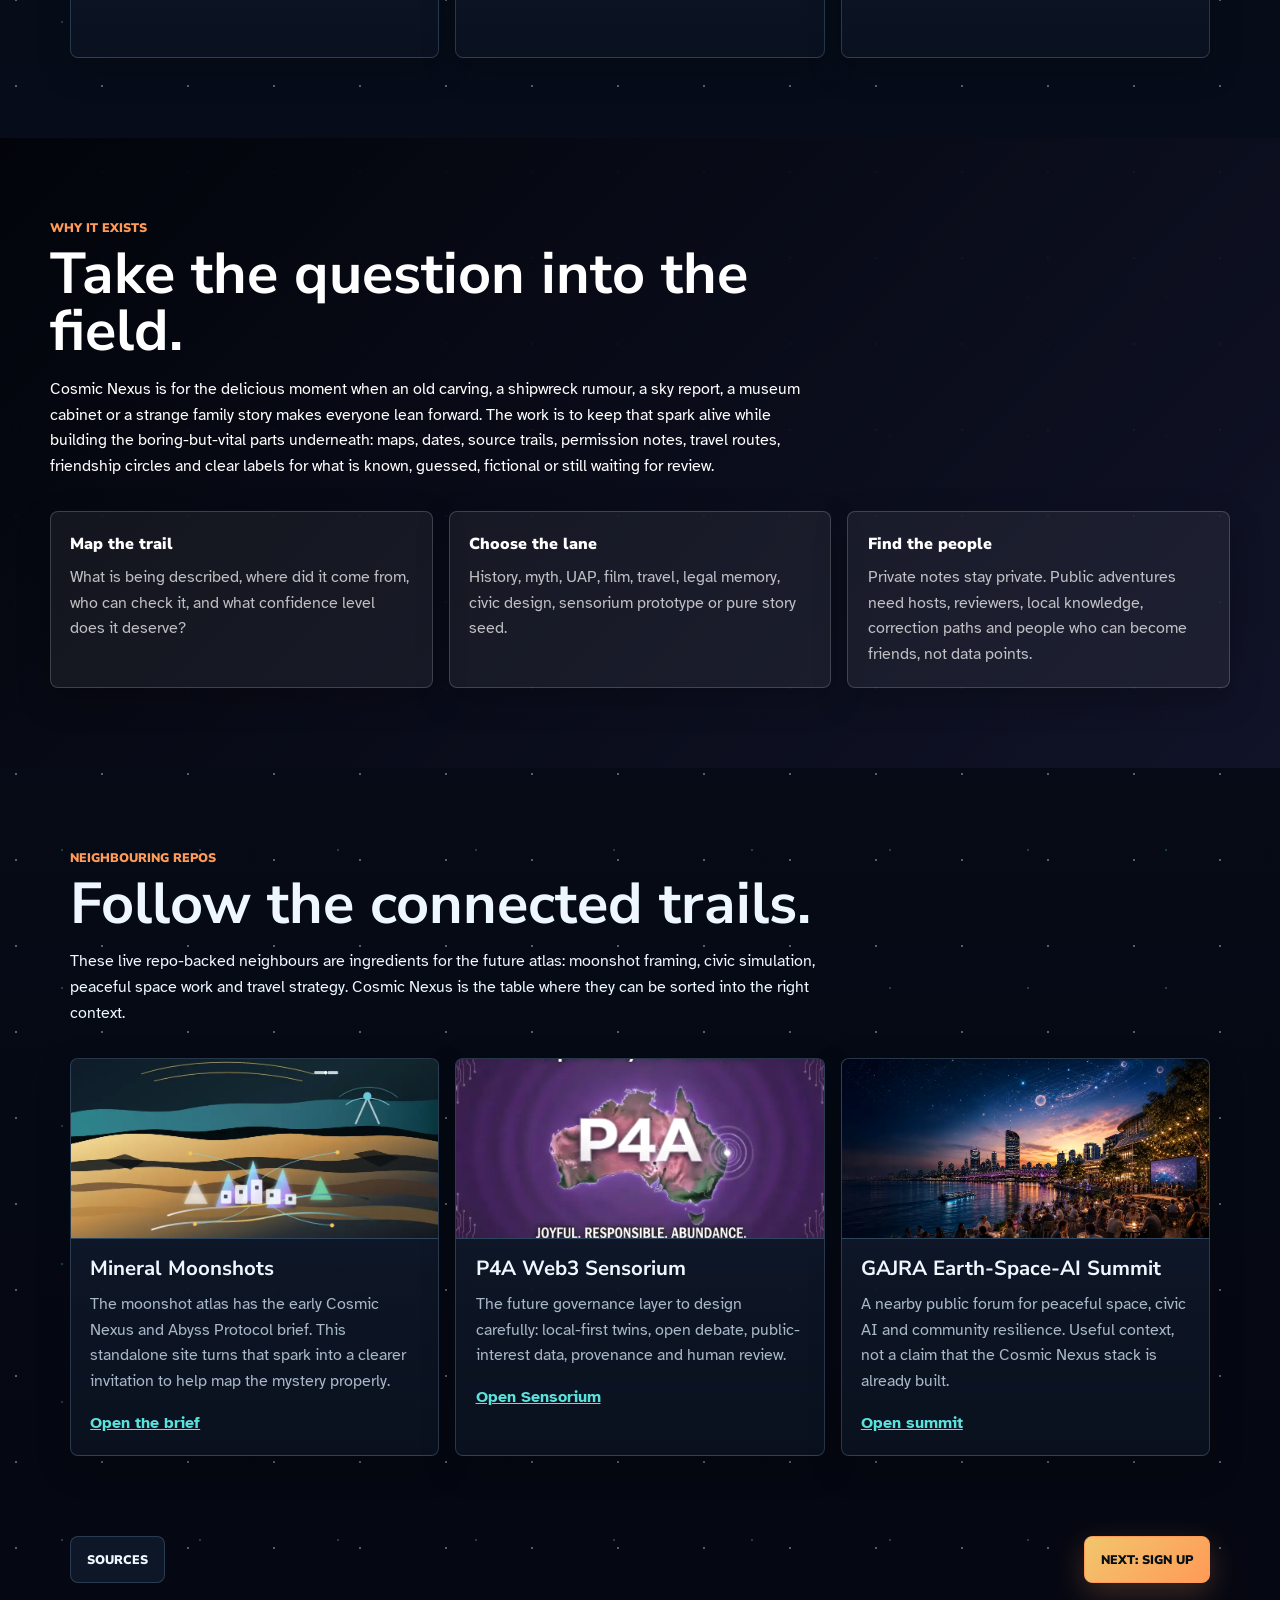
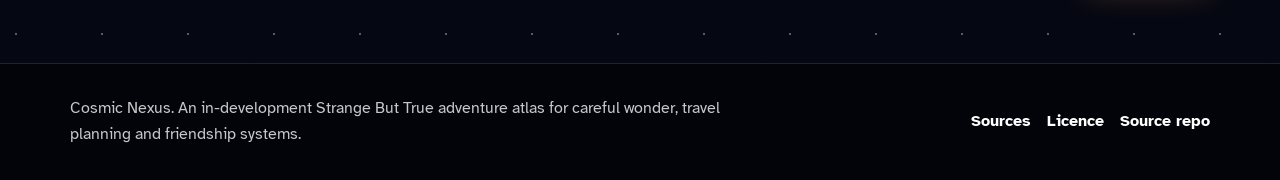
==== commit 7f45392f: "Build free membership with a private library and expedition circles" ====
--- a/index.html
+++ b/index.html
@@ -195,6 +195,6 @@
 
     <footer class="site-footer" data-site-footer></footer>
     <button class="to-top" type="button" data-to-top aria-label="Back to top">Top</button>
-    <script src="script.js?v=20261111-field-guide"></script>
+    <script src="script.js?v=20261111-members"></script>
   </body>
 </html>
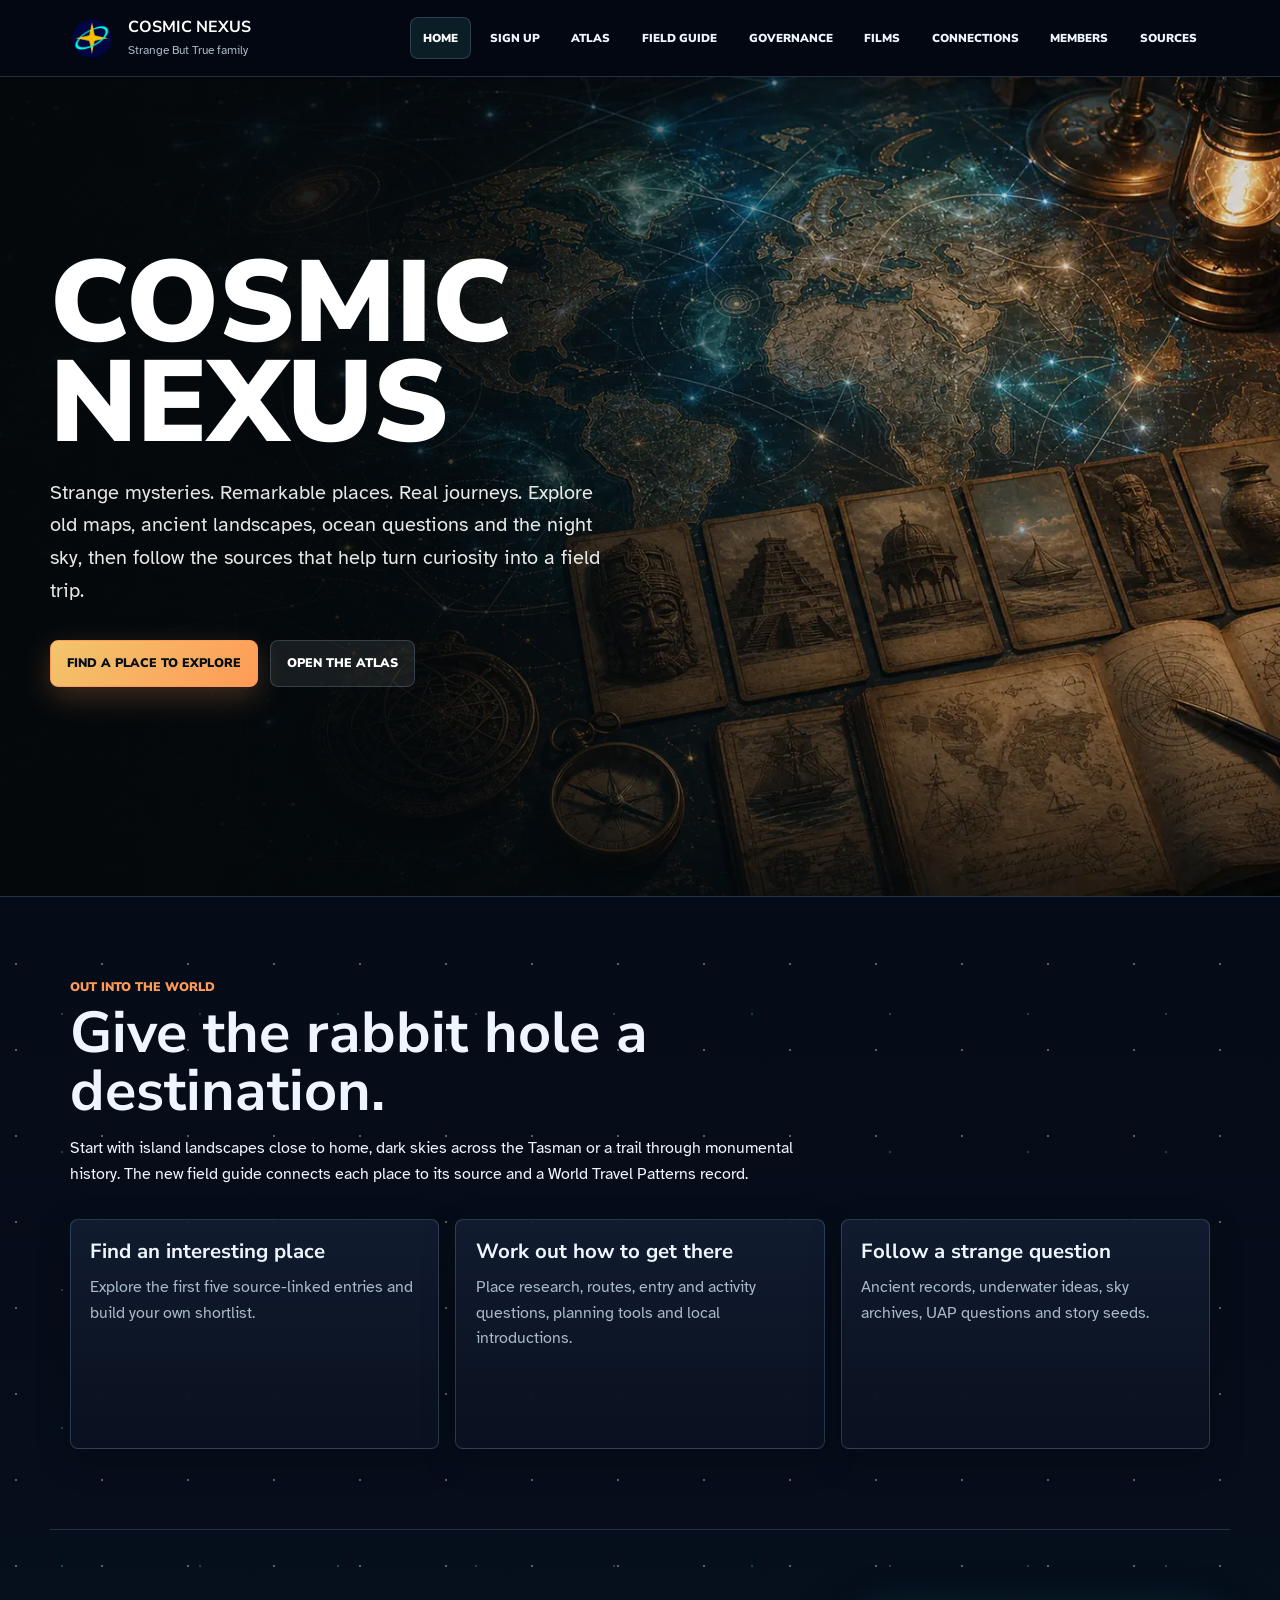
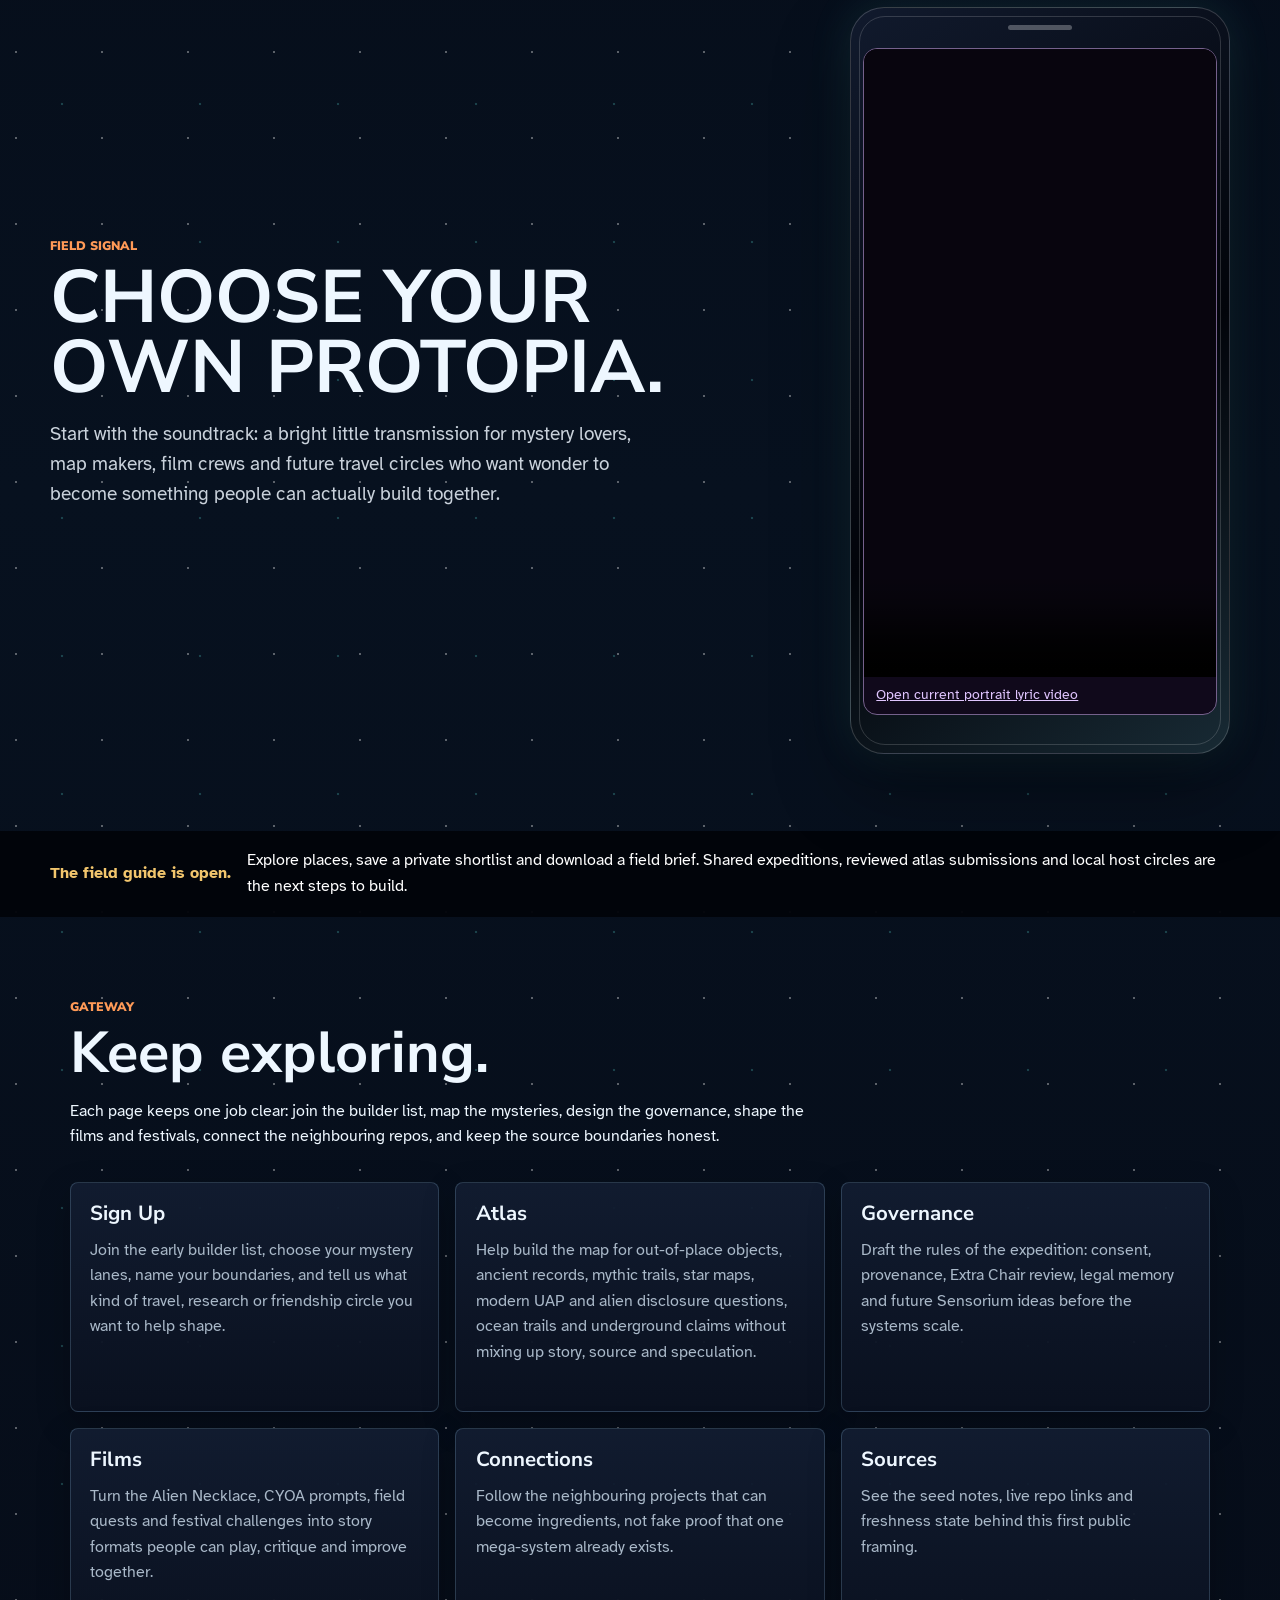
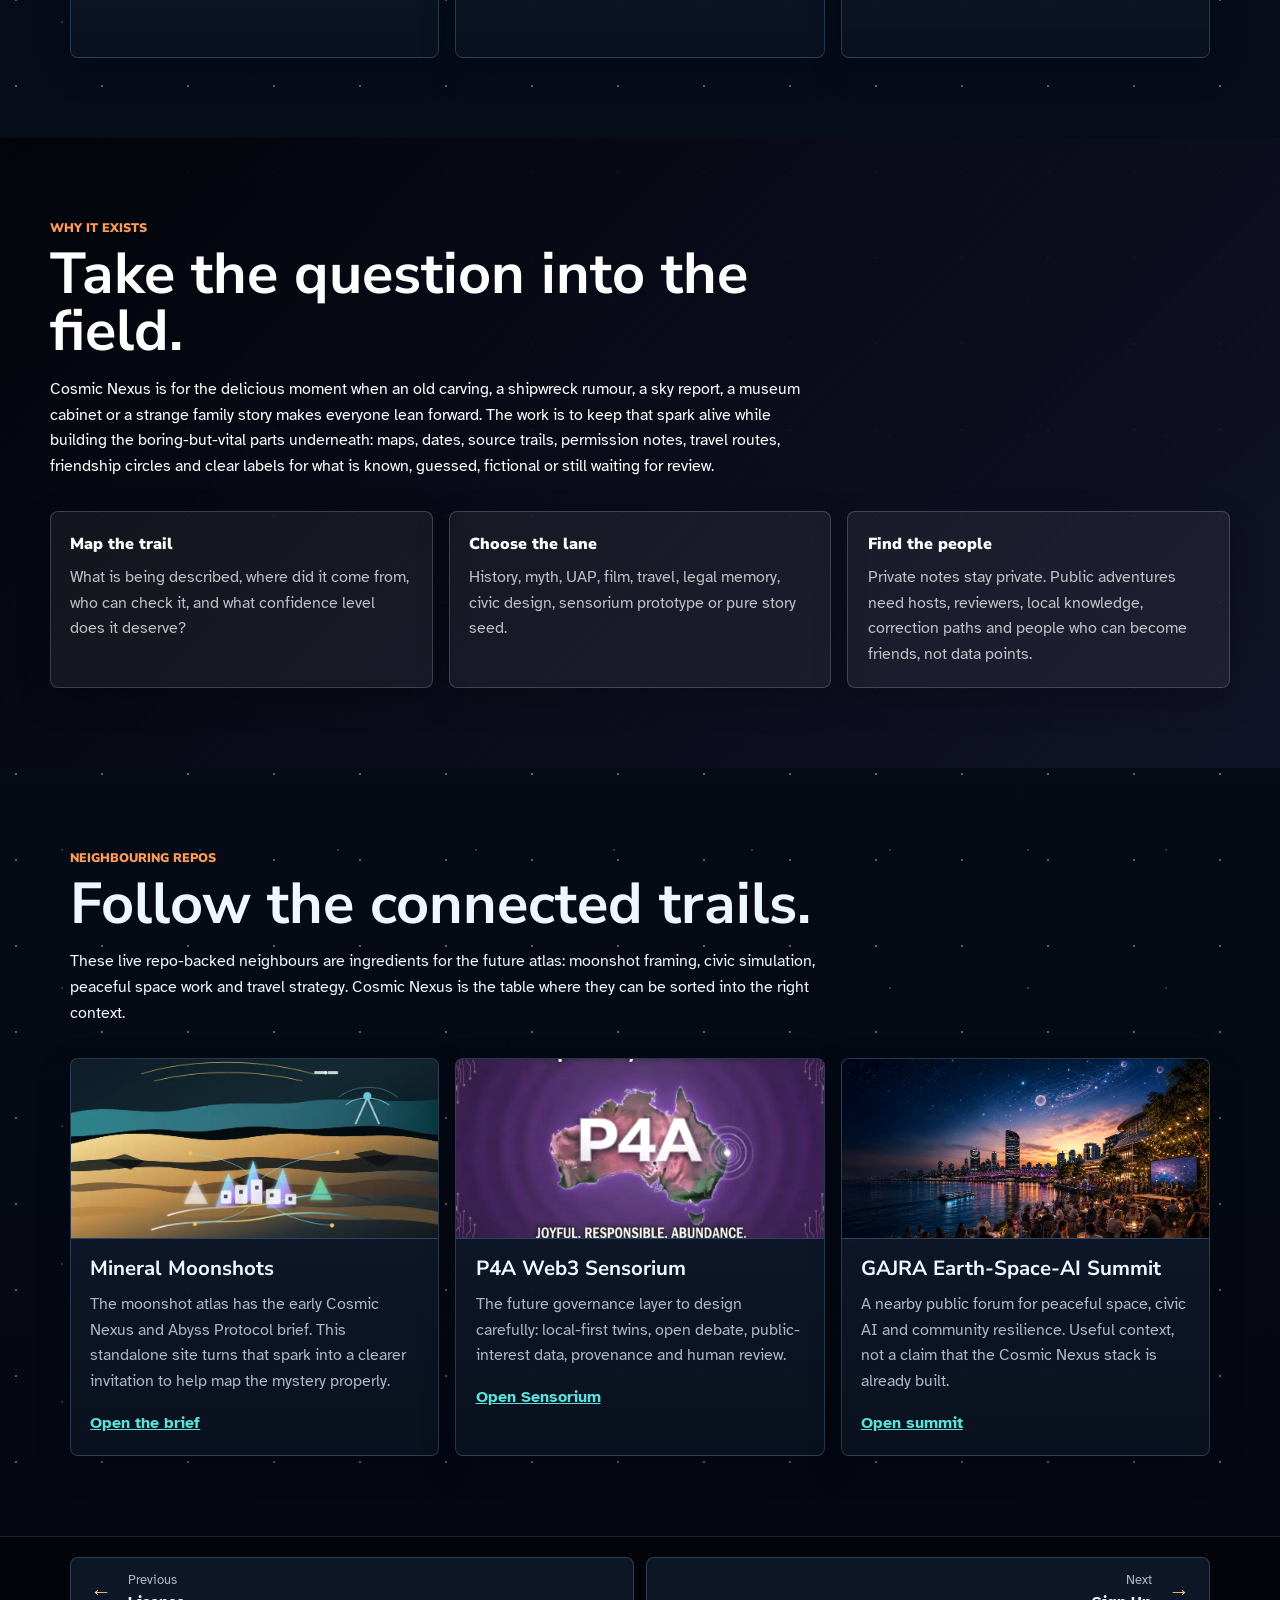
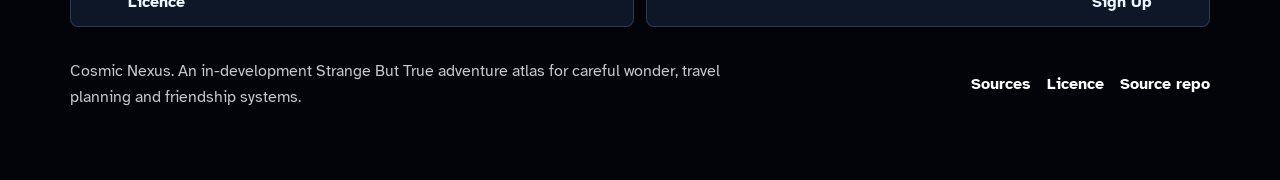
==== commit f630965f: "Add Cosmic Nexus logo and shared footer navigation" ====
--- a/index.html
+++ b/index.html
@@ -11,16 +11,17 @@
     <link rel="preconnect" href="https://fonts.googleapis.com">
     <link rel="preconnect" href="https://fonts.gstatic.com" crossorigin>
     <link href="https://fonts.googleapis.com/css2?family=Atkinson+Hyperlegible:wght@400;700&family=Nunito+Sans:wght@700;800;900&display=swap" rel="stylesheet">
-    <link rel="stylesheet" href="styles.css?v=20261111-field-guide">
-    <link rel="icon" type="image/png" sizes="32x32" href="assets/favicon-raster-32.png">
-    <link rel="icon" type="image/png" sizes="192x192" href="assets/favicon-raster-192.png">
-    <link rel="apple-touch-icon" sizes="180x180" href="assets/apple-touch-icon-raster-180.png">
+    <link rel="stylesheet" href="styles.css?v=20261111-navigation">
 <style id="network-portrait-style">
 .network-portrait-shell{width:min(100%,360px);margin:1.1rem auto;background:#10091b;border:1px solid #75618c;border-radius:14px;overflow:hidden}
 .network-portrait-video,video[src*="/assets/protopian-portraits/"],video:has(source[src*="/assets/protopian-portraits/"]){display:block!important;width:100%!important;max-width:360px!important;height:auto!important;min-height:0!important;max-height:none!important;aspect-ratio:9/16!important;object-fit:contain!important;margin-inline:auto!important;background:#08050e;border:0}
 .network-portrait-shell p{margin:.55rem .8rem;font-size:.86rem;line-height:1.45}.network-portrait-shell a{color:#e0c5ff;text-decoration:underline}
 .phone:has(source[src*="/assets/protopian-portraits/"]),:is(.phone-frame,.phone-screen,.song-frame,.phone-video-wrap,.phone-embed,.video-embed,.phone):has(video[src*="/assets/protopian-portraits/"]),:is(.phone-frame,.phone-screen,.song-frame,.phone-video-wrap,.phone-embed,.video-embed,.phone):has(video[src*="/assets/protopian-portraits/"]),:is(.phone-frame,.phone-screen,.song-frame,.phone-video-wrap,.phone-embed,.video-embed):has(.network-portrait-video){height:auto!important;aspect-ratio:auto!important;min-height:0!important;max-width:380px;margin-inline:auto;overflow:hidden}
 </style>
+  <link rel="icon" type="image/x-icon" sizes="16x16 32x32 48x48" href="assets/cosmic-nexus.ico">
+  <link rel="icon" type="image/png" sizes="32x32" href="assets/cosmic-nexus-favicon-32.png">
+  <link rel="icon" type="image/png" sizes="192x192" href="assets/cosmic-nexus-mark-192.png">
+  <link rel="apple-touch-icon" sizes="180x180" href="assets/cosmic-nexus-touch-180.png">
 </head>
   <body data-page="home">
     <a class="skip-link" href="#main">Skip to content</a>
@@ -187,14 +188,9 @@
         </div>
       </section>
 
-      <nav class="next-trail" aria-label="Next page">
-        <a class="button secondary" href="sources.html">Sources</a>
-        <a class="button primary" href="onboarding.html">Next: Sign Up</a>
-      </nav>
     </main>
 
     <footer class="site-footer" data-site-footer></footer>
-    <button class="to-top" type="button" data-to-top aria-label="Back to top">Top</button>
-    <script src="script.js?v=20261111-members"></script>
+    <script src="script.js?v=20261111-navigation"></script>
   </body>
 </html>
--- a/styles.css
+++ b/styles.css
@@ -64,6 +64,7 @@
   position: sticky;
   top: 0;
   z-index: 10;
+  color: var(--ink);
   background: rgba(4, 8, 18, .88);
   border-bottom: 1px solid var(--line);
   backdrop-filter: blur(16px);
@@ -89,18 +90,10 @@
 }
 
 .brand-mark {
-  width: 42px;
-  height: 42px;
-  border: 1px solid rgba(91, 225, 219, .5);
-  border-radius: 50%;
-  display: grid;
-  place-items: center;
-  font-family: "Nunito Sans", Arial, sans-serif;
-  font-weight: 900;
-  font-size: .85rem;
-  color: var(--star);
-  background: linear-gradient(135deg, rgba(178, 119, 255, .28), rgba(91, 225, 219, .16));
-  box-shadow: 0 0 24px rgba(91, 225, 219, .16);
+  width: 44px;
+  height: 44px;
+  flex: 0 0 44px;
+  object-fit: contain;
 }
 
 .brand-text {
@@ -541,20 +534,6 @@
   margin-bottom: 0;
 }
 
-.next-trail {
-  max-width: 1180px;
-  margin: 0 auto;
-  padding: 0 1.25rem 5rem;
-  display: flex;
-  justify-content: space-between;
-  gap: 1rem;
-}
-
-.next-trail .button.secondary {
-  background: var(--white);
-  color: var(--ink);
-}
-
 .page-hero {
   --hero-image: url("assets/hero-atlas-global-galactic.webp");
   position: relative;
@@ -872,10 +851,55 @@
   border-top: 1px solid rgba(255, 255, 255, .12);
 }
 
+.footer-page-nav {
+  max-width: 1180px;
+  margin: 0 auto;
+  padding: 1.25rem 1.25rem 0;
+  display: grid;
+  grid-template-columns: repeat(2, minmax(0, 1fr));
+  gap: .75rem;
+}
+
+.footer-page-link {
+  display: flex;
+  align-items: center;
+  gap: clamp(.45rem, 2vw, 1rem);
+  min-height: 70px;
+  padding: .7rem clamp(.6rem, 2.3vw, 1.2rem);
+  border: 1px solid var(--line);
+  border-radius: var(--radius);
+  background: var(--white);
+  color: var(--ink);
+  text-decoration: none;
+  line-height: 1.2;
+}
+
+.footer-page-link:hover {
+  border-color: var(--teal);
+}
+
+.footer-page-next {
+  justify-content: flex-end;
+  text-align: right;
+}
+
+.footer-direction {
+  display: block;
+  margin-bottom: .3rem;
+  color: var(--muted);
+  font-size: .8rem;
+}
+
+.footer-arrow {
+  flex-shrink: 0;
+  color: var(--gold);
+  font-size: 1.35rem;
+}
+
 .footer-inner {
   max-width: 1180px;
   margin: 0 auto;
-  padding: 2rem 1.25rem;
+  padding: 2rem 1.25rem 4.35rem;
   display: grid;
   grid-template-columns: minmax(0, 1fr) auto;
   gap: 2rem;
@@ -903,24 +927,25 @@
 
 .to-top {
   position: fixed;
-  right: 1rem;
-  bottom: 1rem;
+  right: max(1rem, env(safe-area-inset-right));
+  bottom: max(1rem, env(safe-area-inset-bottom));
   z-index: 11;
-  border: 1px solid rgba(242, 198, 109, .46);
-  background: rgba(242, 198, 109, .92);
+  display: grid;
+  place-items: center;
+  width: 46px;
+  height: 46px;
+  padding: 0;
+  border: 1px solid var(--gold);
+  background: var(--gold);
   color: #061016;
-  border-radius: var(--radius);
-  padding: .7rem .9rem;
-  font-weight: 900;
-  opacity: 0;
-  pointer-events: none;
-  transition: opacity .2s ease;
+  border-radius: 50%;
+  font: 900 1.5rem/1 Arial, sans-serif;
+  cursor: pointer;
   box-shadow: var(--shadow);
 }
 
-.to-top.visible {
-  opacity: 1;
-  pointer-events: auto;
+.to-top:hover {
+  background: var(--copper);
 }
 
 @media (max-width: 900px) {
@@ -1063,9 +1088,6 @@
     font-size: clamp(2.35rem, 10.6vw, 3rem);
   }
 
-  .next-trail {
-    flex-direction: column;
-  }
 }
 
 /* Source-linked places and the private field notebook. */
